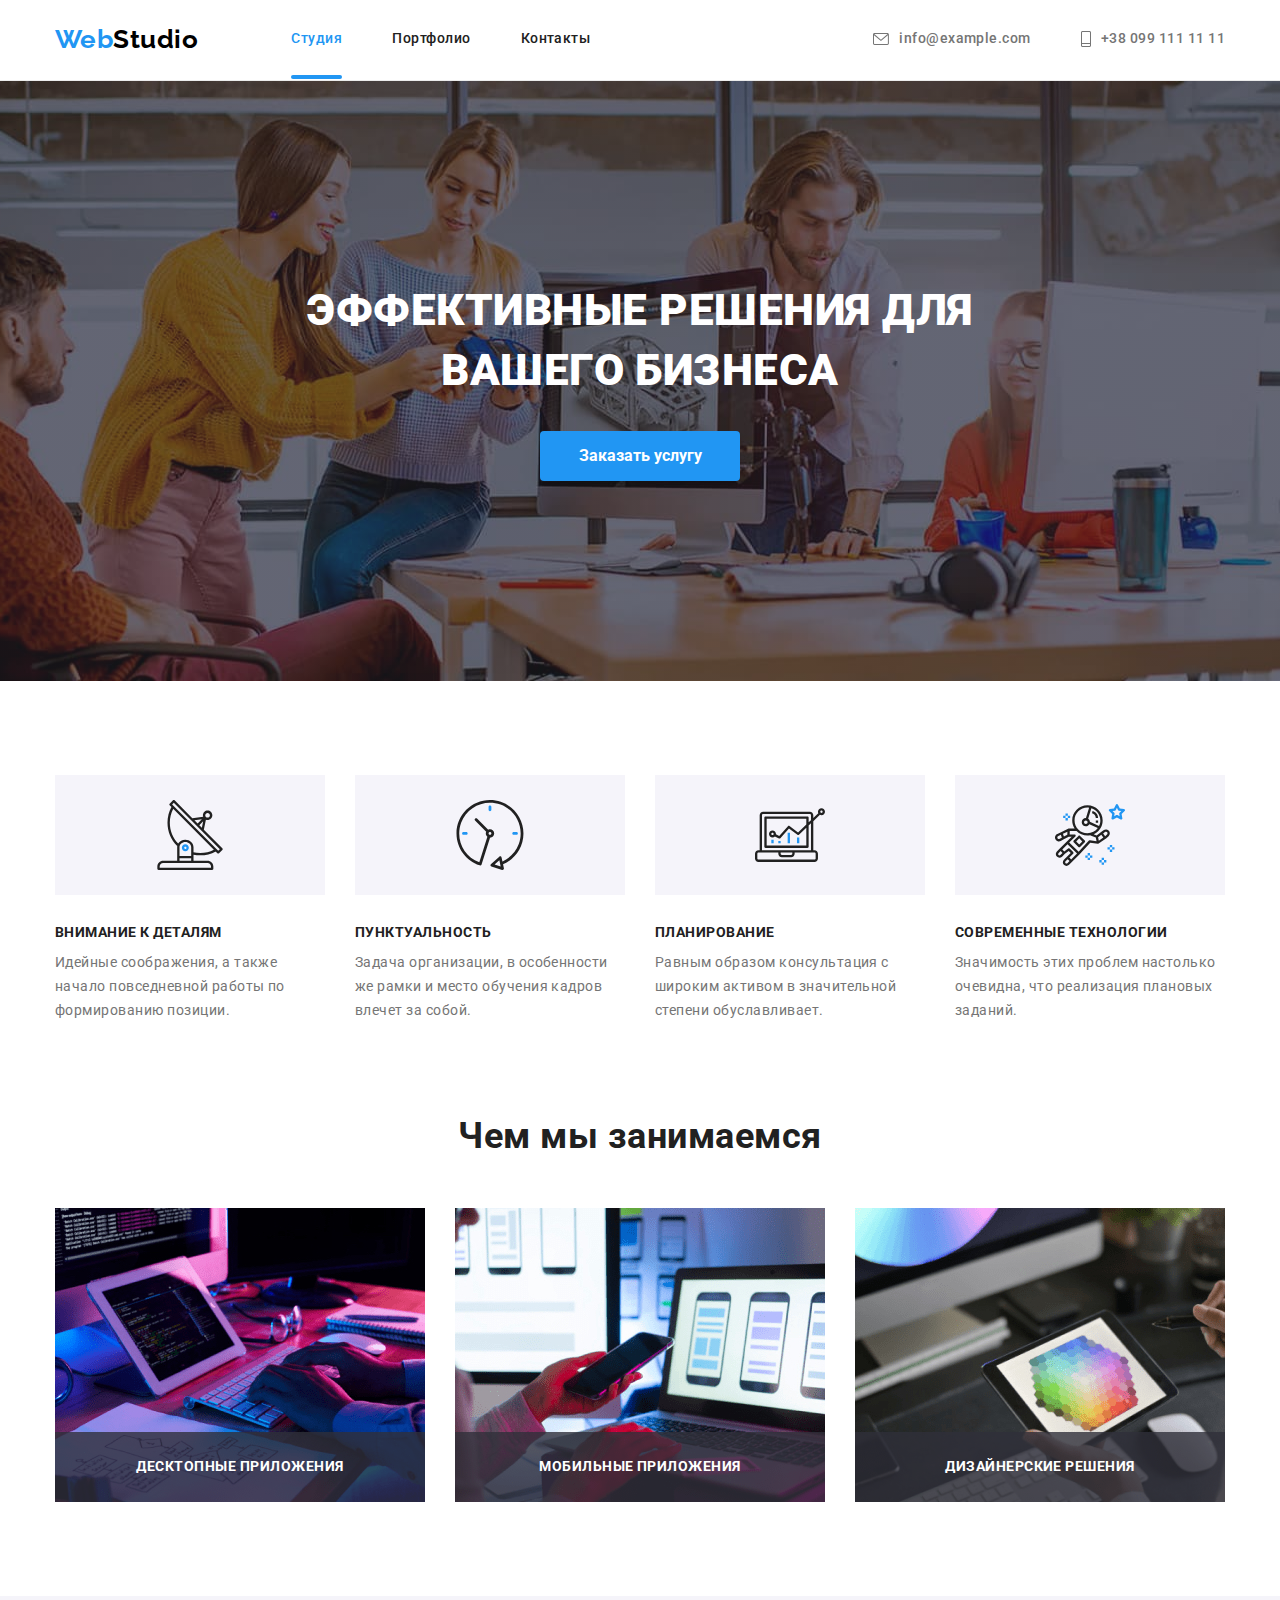
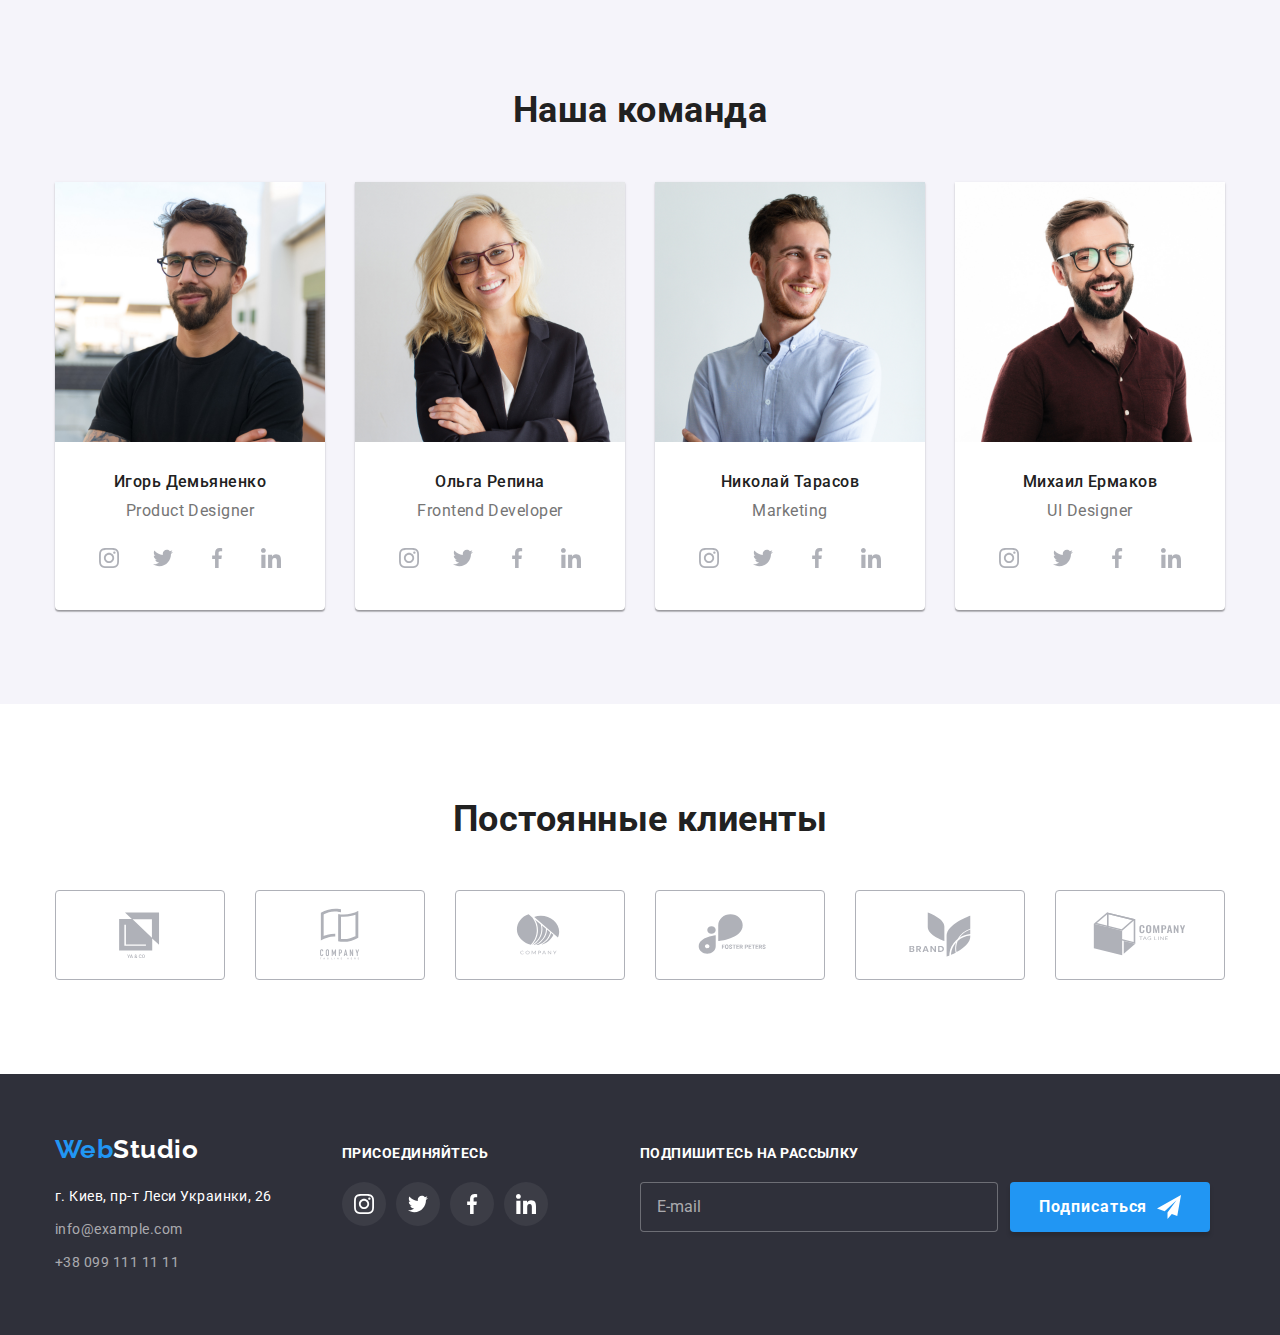
==== index.html @ c43aca56 "7.00 перенесено дані з минулого модуля" ====
<!DOCTYPE html>
<html lang="ru">
  <head>
    <meta charset="UTF-8" />
    <meta http-equiv="X-UA-Compatible" content="IE=edge" />
    <meta name="viewport" content="width=device-width, initial-scale=1.0" />
    <link rel="preconnect" href="https://fonts.googleapis.com" />
    <link rel="preconnect" href="https://fonts.gstatic.com" crossorigin />
    <link
      href="https://fonts.googleapis.com/css2?family=Raleway:wght@700&family=Roboto:wght@400;500;700;900&display=swap"
      rel="stylesheet"
    />
    <link
      rel="stylesheet"
      href="https://cdnjs.cloudflare.com/ajax/libs/modern-normalize/1.0.0/modern-normalize.min.css"
    />
    <link rel="stylesheet" href="./ccs/styles.css" />
    <title>Главная</title>
  </head>

  <body>
    <!-----------------------Header------------------------->
    <header class="header section">
      <div class="container header-flex">
        <a class="header-logo link" href="./index.html"
          >Web<span class="header-logo-studio">Studio</span></a
        >
        <!----------------------Навигация--------------------------->
        <nav class="header-nav">
          <ul class="header-list">
            <li class="header-item">
              <a class="header-link link current" href="./index.html">Студия</a>
            </li>
            <li class="header-item">
              <a class="header-link link" href="./portfolio.html">Портфолио</a>
            </li>
            <li class="header-item">
              <a class="header-link link" href="#contact">Контакты</a>
            </li>
          </ul>
        </nav>
        <ul class="header-contact">
          <li class="header-contact-item">
            <a class="header-contact-link link" href="mailto:info@example.com"
              ><svg class="contact-icon" width="16" height="12">
              <use href="./images/icons.svg#icon-envelope"></use>
            </svg>info@example.com</a
            >
          </li>
          <li class="header-contact-item">
            <a class="header-contact-link link" href="tel:+380991111111"
              ><svg class="contact-icon" width="10" height="16">
                <use href="./images/icons.svg#icon-mobile"></use>
              </svg>
              +38 099 111 11 11</a
            >
          </li>
        </ul>
      </div>
    </header>

    <!--------------------------Основной контент--------------------->
    <main>
      <!----------------------Hero--------------------------->
      <section class="hero section">
        <div class="container">
          <h1 class="hero-title">Эффективные решения для вашего бизнеса</h1>
          <button data-modal-open class="hero-btn" type="button">Заказать услугу</button>
        </div>
      </section>

      <!----------------------Особености--------------------------->
      <section class="features-section section">
        <div class="container">
          <ul class="features-list">
            <li class="features-item">
              <div class="features-icon-fons">
                <svg class="features-icon" width="70" height="70">
                  <use href="./images/icons.svg#icon-antenna"></use>
                </svg>
              </div>
              <h3 class="features-title">Внимание к деталям</h3>
              <p class="features-text">
                Идейные соображения, а также начало повседневной работы по
                формированию позиции.
              </p>
            </li>
            <li class="features-item">
              <div class="features-icon-fons">
                <svg class="features-icon" width="70" height="70">
                  <use href="./images/icons.svg#icon-clock"></use>
                </svg>
              </div>
              <h3 class="features-title">Пунктуальность</h3>
              <p class="features-text">
                Задача организации, в особенности же рамки и место обучения
                кадров влечет за собой.
              </p>
            </li>
            <li class="features-item">
              <div class="features-icon-fons">
                <svg class="features-icon" width="70" height="70">
                  <use href="./images/icons.svg#icon-diagram"></use>
                </svg>
              </div>
              <h3 class="features-title">Планирование</h3>
              <p class="features-text">
                Равным образом консультация с широким активом в значительной
                степени обуславливает.
              </p>
            </li>
            <li class="features-item">
              <div class="features-icon-fons">
                <svg class="features-icon" width="70" height="70">
                  <use href="./images/icons.svg#icon-astronaut"></use>
                </svg>
              </div>
              <h3 class="features-title">Современные технологии</h3>
              <p class="features-text">
                Значимость этих проблем настолько очевидна, что реализация
                плановых заданий.
              </p>
            </li>
          </ul>
        </div>
      </section>

      <!----------------------Чем мы занимаемся-------------------->
      <section class="work-section section">
        <div class="container">
          <h2 class="work-title">Чем мы занимаемся</h2>
          <ul class="work-list list">
            <li class="work-item">
              <img
                src="./images/box-1-2.jpg"
                alt="рабочий стол програмиста"
                width="370"
              />
              <p class="work-text">Десктопные приложения</p>
            </li>
            <li class="work-item">
              <img
                src="./images/box-2-2.jpg"
                alt="разработка мобильных приложений"
                width="370"
              />
              <p class="work-text">Мобильные приложения</p>
            </li>
            <li class="work-item">
              <img
                src="./images/box-3-2.jpg"
                alt="разработка дизайн"
                width="370"
              />
              <p class="work-text">Дизайнерские решения</p>
            </li>
          </ul>
        </div>
      </section>

      <!----------------------Наша команда-------------------->
      <section class="team-section section">
        <div class="container">
          <h2 class="team-title">Наша команда</h2>
          <ul class="team-list">
            <li class="team-item">
              <img src="./images/img.jpg" alt="Дизайнер продукта" width="270" />
              <div class="team-worker-grup">
                <h3 class="team-worker">Игорь Демьяненко</h3>
                <p class="team-profesion">Product Designer</p>
                <ul class="team-socialnetwork-list">
                  <li class="team-socialnetwork-item">
                    <a href="" class="team-socialnetwork-link">
                      <svg
                        class="team-socialnetwork-icon"
                        width="20"
                        height="20"
                      >
                        <use href="./images/icons.svg#icon-instagram"></use>
                      </svg>
                    </a>
                  </li>
                  <li class="team-socialnetwork-item">
                    <a href="" class="team-socialnetwork-link">
                      <svg
                        class="team-socialnetwork-icon"
                        width="20"
                        height="20"
                      >
                        <use href="./images/icons.svg#icon-twitter"></use>
                      </svg>
                    </a>
                  </li>
                  <li class="team-socialnetwork-item">
                    <a href="" class="team-socialnetwork-link">
                      <svg
                        class="team-socialnetwork-icon"
                        width="20"
                        height="20"
                      >
                        <use href="./images/icons.svg#icon-facebook"></use>
                      </svg>
                    </a>
                  </li>
                  <li class="team-socialnetwork-item">
                    <a href="" class="team-socialnetwork-link">
                      <svg
                        class="team-socialnetwork-icon"
                        width="20"
                        height="20"
                      >
                        <use href="./images/icons.svg#icon-linkedin"></use>
                      </svg>
                    </a>
                  </li>
                </ul>
              </div>
            </li>
            <li class="team-item">
              <img
                src="./images/img-2.jpg"
                alt="Фронтенд-разработчик"
                width="270"
              />
              <div class="team-worker-grup">
                <h3 class="team-worker">Ольга Репина</h3>
                <p class="team-profesion">Frontend Developer</p>
                <ul class="team-socialnetwork-list">
                  <li class="team-socialnetwork-item">
                    <a href="" class="team-socialnetwork-link">
                      <svg
                        class="team-socialnetwork-icon"
                        width="20"
                        height="20"
                      >
                        <use href="./images/icons.svg#icon-instagram"></use>
                      </svg>
                    </a>
                  </li>
                  <li class="team-socialnetwork-item">
                    <a href="" class="team-socialnetwork-link">
                      <svg
                        class="team-socialnetwork-icon"
                        width="20"
                        height="20"
                      >
                        <use href="./images/icons.svg#icon-twitter"></use>
                      </svg>
                    </a>
                  </li>
                  <li class="team-socialnetwork-item">
                    <a href="" class="team-socialnetwork-link">
                      <svg
                        class="team-socialnetwork-icon"
                        width="20"
                        height="20"
                      >
                        <use href="./images/icons.svg#icon-facebook"></use>
                      </svg>
                    </a>
                  </li>
                  <li class="team-socialnetwork-item">
                    <a href="" class="team-socialnetwork-link">
                      <svg
                        class="team-socialnetwork-icon"
                        width="20"
                        height="20"
                      >
                        <use href="./images/icons.svg#icon-linkedin"></use>
                      </svg>
                    </a>
                  </li>
                </ul>
              </div>
            </li>
            <li class="team-item">
              <img src="./images/img-1.jpg" alt="Маркетинг" width="270" />
              <div class="team-worker-grup">
                <h3 class="team-worker">Николай Тарасов</h3>
                <p class="team-profesion">Marketing</p>
                <ul class="team-socialnetwork-list">
                  <li class="team-socialnetwork-item">
                    <a href="" class="team-socialnetwork-link">
                      <svg
                        class="team-socialnetwork-icon"
                        width="20"
                        height="20"
                      >
                        <use href="./images/icons.svg#icon-instagram"></use>
                      </svg>
                    </a>
                  </li>
                  <li class="team-socialnetwork-item">
                    <a href="" class="team-socialnetwork-link">
                      <svg
                        class="team-socialnetwork-icon"
                        width="20"
                        height="20"
                      >
                        <use href="./images/icons.svg#icon-twitter"></use>
                      </svg>
                    </a>
                  </li>
                  <li class="team-socialnetwork-item">
                    <a href="" class="team-socialnetwork-link">
                      <svg
                        class="team-socialnetwork-icon"
                        width="20"
                        height="20"
                      >
                        <use href="./images/icons.svg#icon-facebook"></use>
                      </svg>
                    </a>
                  </li>
                  <li class="team-socialnetwork-item">
                    <a href="" class="team-socialnetwork-link">
                      <svg
                        class="team-socialnetwork-icon"
                        width="20"
                        height="20"
                      >
                        <use href="./images/icons.svg#icon-linkedin"></use>
                      </svg>
                    </a>
                  </li>
                </ul>
              </div>
            </li>
            <li class="team-item">
              <img
                src="./images/img-3.jpg"
                alt="Дизайнер пользовательского интерфейса"
                width="270"
              />
              <div class="team-worker-grup">
                <h3 class="team-worker">Михаил Ермаков</h3>
                <p class="team-profesion">UI Designer</p>
                <ul class="team-socialnetwork-list">
                  <li class="team-socialnetwork-item">
                    <a href="" class="team-socialnetwork-link">
                      <svg
                        class="team-socialnetwork-icon"
                        width="20"
                        height="20"
                      >
                        <use href="./images/icons.svg#icon-instagram"></use>
                      </svg>
                    </a>
                  </li>
                  <li class="team-socialnetwork-item">
                    <a href="" class="team-socialnetwork-link">
                      <svg
                        class="team-socialnetwork-icon"
                        width="20"
                        height="20"
                      >
                        <use href="./images/icons.svg#icon-twitter"></use>
                      </svg>
                    </a>
                  </li>
                  <li class="team-socialnetwork-item">
                    <a href="" class="team-socialnetwork-link">
                      <svg
                        class="team-socialnetwork-icon"
                        width="20"
                        height="20"
                      >
                        <use href="./images/icons.svg#icon-facebook"></use>
                      </svg>
                    </a>
                  </li>
                  <li class="team-socialnetwork-item">
                    <a href="" class="team-socialnetwork-link">
                      <svg
                        class="team-socialnetwork-icon"
                        width="20"
                        height="20"
                      >
                        <use href="./images/icons.svg#icon-linkedin"></use>
                      </svg>
                    </a>
                  </li>
                </ul>
              </div>
            </li>
          </ul>
        </div>
      </section>
      <!----------------------Постоянные клиенты--------------------------->
      <section class="client-section section">
        <div class="container">
          <h2 class="client-title">Постоянные клиенты</h2>
          <ul class="client-list">
            <li class="client-item">
              <a href="" class="client-link link">
                <svg class="client-icon" width="106" height="60">
                  <use href="./images/icons.svg#icon-Logo-1"></use>
                </svg>
              </a>
            </li>
            <li class="client-item">
              <a href="" class="client-link link">
                <svg class="client-icon" width="106" height="60">
                  <use href="./images/icons.svg#icon-Logo-2"></use>
                </svg>
              </a>
            </li>
            <li class="client-item">
              <a href="" class="client-link link">
                <svg class="client-icon" width="106" height="60">
                  <use href="./images/icons.svg#icon-Logo-3"></use>
                </svg>
              </a>
            </li>
            <li class="client-item">
              <a href="" class="client-link link">
                <svg class="client-icon" width="106" height="60">
                  <use href="./images/icons.svg#icon-Logo-4"></use>
                </svg>
              </a>
            </li>
            <li class="client-item">
              <a href="" class="client-link link">
                <svg class="client-icon" width="106" height="60">
                  <use href="./images/icons.svg#icon-Logo-5"></use>
                </svg>
              </a>
            </li>
            <li class="client-item">
              <a href="" class="client-link link">
                <svg class="client-icon" width="106" height="60">
                  <use href="./images/icons.svg#icon-Logo-6"></use>
                </svg>
              </a>
            </li>
          </ul>
        </div>
      </section>
    </main>

    <!----------------------Footer--------------------------->
    <footer class="footer section">
      <div class="container footer-bloks">
          <div class="footer-address">
            <a class="footer-logo link" href="index.html"
              >Web<span class="footer-logo-studio">Studio</span></a
            >
            <address id="contact">
              <ul class="footer-list">
                <li class="footer-item">
                  <a
                    class="footer-contact-aderess link"
                    href="https://goo.gl/maps/8bVCaFrBpP2hShio7"
                    target="_blank"
                    >г. Киев, пр-т Леси Украинки, 26</a
                  >
                </li>
                <li class="footer-item">
                  <a
                    class="footer-contact-mail link"
                    href="mailto:info@example.com"
                    >info@example.com</a
                  >
                </li>
                <li class="footer-item">
                  <a class="footer-contact-tel link" href="tel:+380991111111"
                    >+38 099 111 11 11</a
                  >
                </li>
              </ul>
            </address>
          </div>

          <div class="footer-social">
            <p class="footer-social-text">Присоединяйтесь</p>
            <ul class="footer-social-list">
              <li class="footer-social-item">
                <a class="footer-social-link" href="">
                  <svg class="footer-social-icon" width="20" height="20">
                    <use href="./images/icons.svg#icon-instagram"></use>
                  </svg>
                </a>
              </li>
              <li class="footer-social-item">
                <a class="footer-social-link" href="">
                  <svg class="footer-social-icon" width="20" height="20">
                    <use href="./images/icons.svg#icon-twitter"></use>
                  </svg>
                </a>
              </li>
              <li class="footer-social-item">
                <a class="footer-social-link" href="">
                  <svg class="footer-social-icon" width="20" height="20">
                    <use href="./images/icons.svg#icon-facebook"></use>
                  </svg>
                </a>
              </li>
              <li class="footer-social-item">
                <a class="footer-social-link" href="">
                  <svg class="footer-social-icon" width="20" height="20">
                    <use href="./images/icons.svg#icon-linkedin"></use>
                  </svg>
                </a>
              </li>
            </ul>
          </div>
          <div class="footer-subscribe">
            <p class="footer-subscribe-text">Подпишитесь на рассылку</p>
            <div class="footer-subscribe-form">
              <label class="footer-subscribe-label" for="subscribe-mail"></label>
              <input class="footer-subscribe-input" type="email" name="subscribe-mail" id="subscribe-mail" placeholder="E-mail">
              <button class="footer-subscribe-btn" type="submit">Подписаться
                <svg class="subscribe-icon" width="24" height="24">
                  <use href="./images/icons.svg#icon-send" />
                </svg>
              </button>
            </div>
          </div>
      </div>
    </footer>
    <div class="backdrop is-hidden" data-modal>
      <div class="modal">
        <button  data-modal-close type="button" class="modal-close">
          <svg class="icon-close" width="11" height="11">
              <use href="./images/icons.svg#icon-close" />
          </svg>
          
        </button>

        <div class="modal-form">
          <p class="modal-title">Оставьте свои данные, мы вам перезвоним</p>

          <form class="form">

            <div class="form-field form-top">
              <label for="name" class="form-label">Имя</label>
              <span class="form-input-svg">
                <input 
                  type="text" 
                  id="name" 
                  name="name" 
                  class="form-input" />
                <svg class="form-icon" width="18" height="18">
                  <use href="./images/icons.svg#icon-person"></use>
                </svg>
              </span>
            </div>

            <div class="form-field ">
              <label for="tel" class="form-label">Телефон</label>
              <span class="form-input-svg">
                <input type="tel" id="tel" class="form-input" />
                <svg class="form-icon" width="18" height="18">
                  <use href="./images/icons.svg#icon-phone"></use>
                </svg>
              </span>
            </div>
            <div class="form-field">
              <label for="email" class="form-label">Почта</label>
              <span class="form-input-svg">
              <input type="email" id="email" class="form-input" />
                <svg class="form-icon" width="18" height="18">
                  <use href="./images/icons.svg#icon-email"></use>
                </svg>
              </span>
            </div>

            <div class="form-field">
              <label for="comment" class="label-comment">Комментарий</label>
              <textarea
                name="comment"
                id="comment"
                placeholder="Введите текст"
                class="field-comment"
              ></textarea>
            </div>

            <div class="form-field">
              <input
                class="check-input visually-hidden" 
                type="checkbox" 
                name="regulations" 
                id="regulations" 
              />
              <label 
              class="check-laben"
              for="regulations">
                <span>
                  <svg class="check-icon" width="11" height="8">
                    <use href="./images/icons.svg#icon-check"></use>
                  </svg>
                </span>
                <div class="check-text">
                  Соглашаюсь с рассылкой и принимаю
                  <a href="" class="check-laben-link">Условия договора</a>
                </div>
              </label>
            </div>
            <button type="submit" class="form-btn" data-modal-close>
              Отправить
            </button>
          </form>
        </div>
      </div>
    </div>
    
    <script src="./js/modal.js"></script>
  </body>
</html>
---- ccs/styles.css ----
/* кольори */
:root {
  --primary-text-color: #212121;
  --secondary-text-color: #757575;
  --white-text-color: #ffffff;
  --accent-color: #2196f3;


  --white-background-color: #ffffff;
  --cap-background-color: #2f303a;
  --team-background-color: #f5f4fa;
  --accent-background-color: #2196f3;
}

/* база body */
body {
  font-family: "Roboto",
    sans-serif;
  letter-spacing: 0.03em;
  background-color: var(--white-background-color);
  color: var(--primary-text-color);
}

/* сктдання відступів */
h1,
h2,
h3,
h4,
h5,
h6,
p {
  margin: 0;
  padding: 0;
}

/* налаштування кнопки */
button {
  cursor: pointer;
  border: transparent
}

/* налаштування картинок */
img {
  display: block;
}

/* прибираю крапки листів */
ul,
ol {
  list-style: none;
  margin: 0;
  padding: 0;
}

/* прибираю підкреслювання */
.link {
  text-decoration: none;
}

.visually-hidden {
  position: absolute;
  white-space: nowrap;
  width: 1px;
  height: 1px;
  overflow: hidden;
  border: 0;
  padding: 0;
  clip: rect(0 0 0 0);
  clip-path: inset(50%);
  margin: -1px;
}

/* налаштування контейнера */
.container {
  width: 1200px;
  padding-left: 15px;
  padding-right: 15px;
  margin-left: auto;
  margin-right: auto;


  /* outline: 2px solid red; */
}

.section {
  margin-left: auto;
  margin-right: auto;
}

/*-------------------Header-----------------*/
.header {
  padding-top: 24px;
  padding-bottom: 25px;
  margin-left: auto;
  margin-right: auto;

  border-bottom: 1px solid #ECECEC;
  background-color: var(--white-background-color);
}

.header-flex {
  display: flex;
  align-items: center;
  justify-content: space-between;
}

.header-logo {
  font-family: 'Raleway', sans-serif;
  font-weight: 700;
  font-size: 26px;
  line-height: 1.19;
  color: var(--accent-color);

  align-items: center;
  text-align: center;

  margin-right: 93px;

  /* outline: 2px solid red; */
}

.header-logo-studio {
  color: #000000;
}

/* -------------------Навигация--------------------- */

.header-nav {
  display: flex;
  align-items: center;
}

.header-list {
  font-weight: 500;
  font-size: 14px;
  line-height: 1.14;

  display: flex;
  align-items: center;


  /* outline: 2px solid red; */
}

.header-item:not(:last-child) {
  margin-right: 50px;
}

.header-link,
.header-link:hover,
.header-link:focus {
  color: var(--primary-text-color);

  padding-top: 32px;
  padding-bottom: 32px;

  position: relative;
  transition: color 250ms cubic-bezier(0.4, 0, 0.2, 1);
}

.header-link:hover,
.header-link:focus {
  color: var(--accent-color);
}

.header-link.current {
  color: var(--accent-color);
}

.header-contact {
  font-weight: 500;
  font-size: 14px;
  line-height: 1.14;

  display: flex;
  margin-left: auto;
  align-items: center;

  /* outline: 2px solid red; */
}

.header-contact-item:not(:first-child) {
  margin-left: 50px;
}

.header-contact-link {
  color: var(--secondary-text-color);
  display: flex;
  align-items: center;
  justify-items: center;

  transition: color 250ms cubic-bezier(0.4, 0, 0.2, 1);
}

.header-contact-link:hover,
.header-contact-link:focus {
  color: var(--accent-color);
}

.header-link.link.current::after {
  position: absolute;

  display: block;
  content: '';
  width: 100%;
  height: 4px;
  border-radius: 2px;
  bottom: -1px;

  background-color: var(--accent-background-color);
}

.contact-icon {
  margin-right: 10px;
  fill: currentColor;
}




/* -----------------------Основной контент------------------ */

/* ----------------------Hero--------------------------- */

.hero {
  max-width: 1600px;
  padding-top: 200px;
  padding-bottom: 200px;
  text-align: center;

  background-image: linear-gradient(to right,
      rgba(47, 48, 58, 0.4),
      rgba(47, 48, 58, 0.4)),
    url(../images/Img-hero.jpg);
  background-color: var(--cap-background-color);
  background-repeat: no-repeat;
  background-position: center;
  background-size: cover;
}

.hero-title {
  font-weight: 900;
  font-size: 44px;
  line-height: 1.36;
  text-align: center;
  text-transform: uppercase;
  color: var(--white-text-color);

  margin-bottom: 30px;
  margin-right: auto;
  margin-left: auto;
  max-width: 696px;
}

.hero-btn {
  font-family: inherit;
  font-weight: 700;
  font-size: 16px;
  line-height: 1.88;
  cursor: pointer;
  color: var(--white-text-color);
  background: #2196F3;
  box-shadow: 0px 4px 4px rgba(0, 0, 0, 0.15);
  border-radius: 4px;

  display: inline-block;
  min-width: 200px;
  padding: 10px 32px;

  transition: background-color 250ms cubic-bezier(0.4, 0, 0.2, 1),
    color 250ms cubic-bezier(0.4, 0, 0.2, 1);
}

.hero-btn:hover,
.hero-btn:focus {
  color: var(--white-text-color);
  background: #188CE8;
  box-shadow: 0px 4px 4px rgba(0, 0, 0, 0.15);
  border-radius: 4px;
}



/* ----------------------Особености--------------------------- */

.features-section {
  padding-top: 94px;
}

.features-list {
  display: flex;
}

.features-item {
  max-width: 270px;
}

.features-item:not(:last-child) {
  margin-right: 30px;
}

.features-icon-fons {
  display: flex;
  width: 270px;
  height: 120px;
  align-items: center;
  justify-content: center;
  flex-direction: column;
  margin-bottom: 30px;

  background-color: var(--team-background-color);
}

.features-icon {
  align-items: center;
}

.features-title {
  font-weight: 700;
  font-size: 14px;
  line-height: 1.14;
  text-transform: uppercase;
  color: var(--primary-text-color);

  margin-bottom: 10px;
}

.features-text {
  font-size: 14px;
  line-height: 1.71;
  color: var(--secondary-text-color);
}

/* ----------------------Чем мы занимаемся--------------------------- */

.work-section {
  padding-top: 94px;
  padding-bottom: 94px;
}

.work-title {
  font-weight: 700;
  font-size: 36px;
  line-height: 1.16;
  text-align: center;
  color: var(--primary-text-color);
}

.work-list {
  display: flex;
}

.work-item {
  position: relative;
}

.work-item:not(:last-child) {
  margin-right: 30px;
}

.work-title {
  margin-bottom: 50px;
}

.work-text {
  width: 100%;
  position: absolute;
  bottom: 0;
  left: 0;

  /* justify-content:; */
  padding-top: 27px;
  padding-bottom: 27px;

  font-weight: bold;
  font-size: 14px;
  line-height: 1.14;
  text-align: center;
  text-transform: uppercase;

  color: var(--white-text-color);
  background-color: rgba(47, 48, 58, 0.8);
  ;
}


/* ----------------------Наша команда--------------------------- */
.team-section {
  background: var(--team-background-color);

  padding-top: 94px;
  padding-bottom: 94px;
}


.team-list {
  display: flex;

}

.team-item {
  box-shadow: 0px 1px 3px rgba(0, 0, 0, 0.12), 0px 1px 1px rgba(0, 0, 0, 0.14),
    0px 2px 1px rgba(0, 0, 0, 0.2);
  background-color: var(--white-background-color);
  border-radius: 0px 0px 4px 4px;
}

.team-item:not(:last-child) {
  margin-right: 30px;
}

.team-title {
  font-weight: 700;
  font-size: 36px;
  line-height: 1.16;
  text-align: center;
  color: var(--primary-text-color);
  margin-bottom: 50px;
}

.team-worker {
  font-weight: 500;
  font-size: 16px;
  line-height: 1.19;
  text-align: center;
  color: var(--primary-text-color);
}

.team-profesion {
  line-height: 1.19;
  text-align: center;
  color: var(--secondary-text-color);

  margin-top: 10px;
}

.team-worker-grup {
  padding: 30px 0px;
}

.team-socialnetwork-list {
  display: flex;
  margin-top: 16px;
  justify-content: center;
  align-items: center;
}

.team-socialnetwork-item {
  width: 44px;
  height: 44px;
}

.team-socialnetwork-item:not(:last-child) {
  margin-right: 10px;
}

.team-socialnetwork-link {
  display: block;

  width: 44px;
  height: 44px;
  display: block;
  border-radius: 50%;

  color: #afb1b8;

  transition: background-color 250ms cubic-bezier(0.4, 0, 0.2, 1),
    color 250ms cubic-bezier(0.4, 0, 0.2, 1);
}

.team-socialnetwork-link:hover,
.team-socialnetwork-link:focus {
  color: var(--white-text-color);
  background-color: #2196f3;

}

.team-socialnetwork-icon {
  margin-top: 12px;
  margin-left: 12px;
  fill: currentColor;
}

/* ----------------------Постоянные клиенты--------------------------- */

.client-section {
  padding-top: 94px;
  padding-bottom: 94px;
}

.client-title {
  font-weight: 700;
  font-size: 36px;
  line-height: 1.17;
  text-align: center;

  margin-bottom: 50px;
}

.client-list {
  display: flex;
  padding: 0;
  margin: 0;
  justify-content: center;
  align-items: center;

  /* transition: border-color 250ms cubic-bezier(0.4, 0, 0.2, 1),
    color 250ms cubic-bezier(0.4, 0, 0.2, 1); */
}

.client-item {
  width: 170px;
  height: 90px
}

.client-item:not(:last-child) {
  margin-right: 30px;
}

.client-link {
  width: 170px;
  height: 90px;

  display: block;
  border: 1px solid #afb1b8;
  border-radius: 4px;

  color: #afb1b8;
  background-color: #ffffff;
  padding: 16px 32px;
  fill: currentColor;
  display: flex;
  justify-content: center;
  align-items: center;

  /* Розібратися чому сповільнюється рамка, а не значок */
  transition: border-color 250ms cubic-bezier(0.4, 0, 0.2, 1),
    color 250ms cubic-bezier(0.4, 0, 0.2, 1);
}

.client-link:focus,
.client-link:hover {
  color: var(--accent-color);
  border-color: var(--accent-color);
}

/* .client-icon {
  fill: currentColor;
} */

/* ----------------------Footer--------------------------- */

.footer {
  background-color: var(--cap-background-color);

  padding-top: 60px;
  padding-bottom: 60px;
}

.footer-bloks {
  display: flex;
  align-items: baseline
}

.footer-logo {
  font-family: 'Raleway';
  font-weight: 700;
  font-size: 26px;
  line-height: 1.19;
  color: var(--accent-color);
  display: block;
  margin-bottom: 20px;
}

.footer-logo-studio {
  color: var(--white-text-color);
}

.footer-list {
  font-size: 14px;
  line-height: 1.71;
  font-style: normal;
  /* margin-top: 20px; */
}

.footer-item:nth-child(n + 2) {
  margin-top: 9px;
}

.footer-contact-aderess {
  color: var(--white-text-color);
}

.footer-contact-mail {
  color: rgba(255, 255, 255, 0.6);
}

.footer-contact-tel {
  color: rgba(255, 255, 255, 0.6);
}

.footer-social {
  margin-left: 70px;
  width: 205px;
}

.footer-social-text {
  font-weight: 700;
  font-size: 14px;
  line-height: 1.14;
  text-transform: uppercase;
  color: var(--white-text-color);
  margin-bottom: 20px;
}

.footer-social-list {
  display: flex;
  padding: 0;
  margin-top: 0;
  justify-content: space-between;
  align-items: center;
}

.footer-social-item {
  width: 44px;
  height: 44px;
  margin-right: 10px;
}

.footer-social-item:last-child {
  margin-right: 0;
}

.footer-social-link {
  display: block;

  width: 44px;
  height: 44px;

  border-radius: 50%;
  color: #ffffff;
  background-color: #ffffff10;
  fill: currentColor;

  transition: background-color 250ms cubic-bezier(0.4, 0, 0.2, 1),
    color 250ms cubic-bezier(0.4, 0, 0.2, 1);
}

.footer-social-link:hover,
.footer-social-link:focus {
  color: #ffffff;
  background-color: #2196f3;
}

.footer-social-icon {
  margin-top: 12px;
  margin-left: 12px;
  fill: currentColor;
}

.footer-subscribe {
  margin-left: 93px;
}

.footer-subscribe-text {
  font-weight: 700;
  font-size: 14px;
  line-height: 1.14;
  text-transform: uppercase;

  color: var(--white-text-color);

  /* padding: 20px 0px 10px 0px; */
  margin-bottom: 20px;
}

.footer-subscribe-form {
  display: flex;
}

.footer-subscribe-input {
  width: 358px;
  padding-left: 16px;
  border-radius: 4px;

  border: 1px solid rgba(255, 255, 255, 0.3);
  background-color: var(--cap-background-color);
  color: var(--white-text-color);
}

.footer-subscribe-input::placeholder {
  font-size: 16px;
  line-height: 1.25;

  color: rgba(255, 255, 255, 0.6);
}

.footer-subscribe-btn {
  display: inline-flex;
  align-items: center;
  justify-content: center;

  border: none;
  padding: 10px 29px;
  border-radius: 4px;

  background-color: var(--accent-background-color);
  box-shadow: 0px 4px 4px rgba(0, 0, 0, 0.15);
  color: var(--white-text-color);

  font-family: 'Roboto';
  font-style: normal;
  font-weight: 700;
  font-size: 16px;
  line-height: 1.87;
  letter-spacing: 0.06em;

  cursor: pointer;
  min-height: 43px;
  margin-left: 12px;
}

.subscribe-icon {
  margin-left: 10px;
  fill: #ffffff;
}


/* ----------------------portfolio--------------------------- */

/* -----------------------Header------------------------- */

/* -----------------------Filtr------------------------- */

.projects {
  padding-top: 94px;
  padding-bottom: 94px;
}

.filters-list {
  display: flex;
  justify-content: center;
  margin-bottom: 50px;
}

.filters-btn {
  font-family: inherit;
  font-weight: 500;
  font-size: 16px;
  line-height: 1.62;
  text-align: center;
  cursor: pointer;

  background: var(--team-background-color);
  border-radius: 4px;
  color: var(--primary-text-color);
  border-color: transparent;

  transition: background-color 250ms cubic-bezier(0.4, 0, 0.2, 1),
    color 250ms cubic-bezier(0.4, 0, 0.2, 1),
    border-color 250ms cubic-bezier(0.4, 0, 0.2, 1),
    box-shadow 250ms cubic-bezier(0.4, 0, 0.2, 1);

  padding: 6px 22px;
}

.filters-btn:hover,
.filters-btn:focus {
  color: var(--white-text-color);
  background-color: var(--accent-color);
  border-color: var(--accent-background-color);
  box-shadow: 0px 3px 1px rgba(0, 0, 0, 0.1),
    0px 1px 2px rgba(0, 0, 0, 0.08),
    0px 2px 2px rgba(0, 0, 0, 0.12);
  ;

}

.filters-item:nth-child(-n+4) {
  margin-right: 8px;
}

/* .filters-btn-all {
  color: var(--white-text-color);
  background: var(--accent-color);
  box-shadow: 0px 3px 1px rgba(0, 0, 0, 0.1), 0px 1px 2px rgba(0, 0, 0, 0.08), 0px 2px 2px rgba(0, 0, 0, 0.12);
  border-radius: 4px;
} */

/* -----------------------Projects------------------------- */

.projects-list {
  display: flex;
  flex-wrap: wrap;
  margin-left: -30px;
  margin-top: -30px;
}

.projects-item {
  margin-top: 30px;
  margin-left: 30px;
}

.projects-item:hover .projects-thumb-open,
.projects-item:focus .projects-thumb-open {
  transform: translateY(0);
}

.projects-thumb {
  position: relative;
  overflow: hidden;
}

.projects-thumb-open {
  position: absolute;

  display: inline-block;
  content: '';
  width: 100%;
  height: 100%;
  top: 0;
  left: 0;

  background-color: rgba(33, 150, 243, 0.9);

  transform: translateY(100%);
  transition: transform 250ms cubic-bezier(0.4, 0, 0.2, 1);
}

.projects-thumb-text {
  position: absolute;
  top: 0;
  left: 0;

  padding: 63px 24px;

  font-size: 18px;
  line-height: 1.56;

  color: var(--white-text-color);
}

.projects-border {
  border: 1px solid #EEEEEE;
  border-top: transparent;
  padding: 20px 24px;
}

.projects-link {
  display: block;
  transition: box-shadow 250ms cubic-bezier(0.4, 0, 0.2, 1);
}

.projects-link:hover,
.projects-link:focus {
  box-shadow: 0px 1px 1px rgba(0, 0, 0, 0.12),
    0px 4px 4px rgba(0, 0, 0, 0.06),
    1px 4px 6px rgba(0, 0, 0, 0.16);
  ;
}

.projects-title {
  font-weight: 700;
  font-size: 18px;
  line-height: 2;
  letter-spacing: 0.06em;
  color: var(--primary-text-color);
}

.projects-text {
  line-height: 1.88;
  letter-spacing: 0.03em;
  color: var(--secondary-text-color);

  margin-top: 4px;
}

/* ----------------MODAL--------------------- */

.backdrop {
  position: fixed;

  display: flex;
  align-items: center;
  justify-content: center;
  top: 0;
  left: 0;

  width: 100%;
  height: 100%;

  background-color: rgba(0, 0, 0, 0.2);
  ;

  transition: opacity 250ms cubic-bezier(0.4, 0, 0.2, 1), visibility 250ms cubic-bezier(0.4, 0, 0.2, 1);
}

.backdrop.is-hidden {
  opacity: 0;
  visibility: hidden;
  pointer-events: none;
}

.backdrop.is-hidden .modal {
  opacity: 0;
  transform: scale(2);
}

.modal {
  width: 528px;
  min-height: 580px;
  background-color: var(--white-background-color);

  position: relative;
  transform: scale(1);
  transition: transform 250ms cubic-bezier(0.4, 0, 0.2, 1);
}

.modal-close {
  position: absolute;

  display: flex;
  align-items: center;
  justify-content: center;

  right: 8px;
  top: 8px;

  width: 30px;
  height: 30px;

  background-color: transparent;
  border-radius: 50%;
  border: 1px solid rgba(0, 0, 0, 0.1);
}

.modal-close:hover,
.modal-close:focus {
  fill: #2196f3;
  border-color: #2196f3;
  transition: fill 250ms cubic-bezier(0.4, 0, 0.2, 1);
  transition: border-color 250ms cubic-bezier(0.4, 0, 0.2, 1);
}

.modal-form {
  padding: 40px;
  width: 528px;
}

.modal-title {
  font-weight: 700;
  font-size: 20px;
  line-height: 1.15;
  letter-spacing: 0.03em;
  text-align: center;


  margin-bottom: 30px;
  color: var(--main-text);
}

.form-top {
  margin-top: 12px;
}

.form-field {
  position: relative;
  align-items: center;
  margin-bottom: 10px;
}

/* .form-field-last {
  position: relative;
  align-items: center;
  margin-bottom: 20px;
} */

.form-input-svg {
  position: relative;
  width: 100%;
  
}


.form-input {
  width: 100%;
  padding: 12px 12px 12px 42px;
  min-height: 40px;
  border: 1px solid rgba(33, 33, 33, 0.2);
  border-radius: 4px;
  
  transition: border-color 250ms cubic-bezier(0.4, 0, 0.2, 1);
}

.form-input:hover,
.form-input:focus {
  border-color: #2196f3;
  outline: none;
}

.form-input:hover~.form-icon,
.form-input:focus~.form-icon {
  fill:#2196f3;
}

.form-label {
  font-weight: 400;
  font-size: 12px;
  line-height: 1.16;
  letter-spacing: 0.01em;
  color: #757575;

  margin-bottom: 4px;
  display: block;
}

.form-icon {
  position: absolute;
  left: 12px;
  top: 50%;
  transform: translateY(-50%);
  fill: currentColor;
  background-color: transparent;

  transition: fill 250ms cubic-bezier(0.4, 0, 0.2, 1);
}



.field-comment {
  width: 100%;
  padding: 12px 16px;
  min-height: 120px;

  font-size: 14px;
  line-height: 1.14;
  letter-spacing: 0.01em;
  
  border: 1px solid rgba(33, 33, 33, 0.2);
  border-radius: 4px;
  resize: none;

  transition: border-color 250ms cubic-bezier (0.4, 0, 0.2, 1);

  margin-top: 4px;

  outline:none
}

.field-comment:focus,
.field-comment:hover {
  border-color: #2196f3;
  
}

.field-comment::placeholder {
  color:rgba(117, 117, 117, 0.5);
}

.label-comment {
  font-size: 12px;
  line-height: 1.16;
  letter-spacing: 0.01em;
  color:#757575;
}

.form-regulations {
  margin-bottom: 30px;
  /* position: relative; */
}

.check-laben {
  /* margin-left: 36px; */
  display: flex;
  justify-content: center;
  align-items: center;
  
}

.check-laben span {
  width: 16px;
  height: 15px;
  margin-right: 7px;
  
  border: 2px solid #212121;
  border-radius: 2px;
  display: flex;
  align-items: center;
  justify-content: center;
}

.check-icon {
    fill: transparent;
    transition: fill 250ms cubic-bezier(0.4, 0, 0.2, 1),
    border-color 250ms cubic-bezier(0.4, 0, 0.2, 1),
    background-color 250ms cubic-bezier(0.4, 0, 0.2, 1),
}

.check-input:checked + .check-laben span {
background-color: #2196f3;
border: none;
}

.check-input:checked+.check-laben .check-icon {
fill: #ffffff;
}

.check-text {
  font-weight: 400;
  font-size: 14px;
  line-height: 1.71;
  letter-spacing: 0.03em;
  color: #757575;
}

.check-laben-link {
  color: #2196F3;
}

.form-btn {
  display: flex;
  align-items: center;
  justify-content: center;
  margin: auto;
  padding: 10px 32px;
  /* min-width: 200px;
  min-height: 50px; */

  font-family: inherit;
  font-weight: 700;
  font-size: 16px;
  line-height: 1.88;
  letter-spacing: 0.06em;
  color: #FFFFFF;
  border-color: transparent;
  background-color: #2196F3;
  border-radius: 4px;

  transition: color 250ms cubic-bezier(0.4, 0, 0.2, 1),
    border-color 250ms cubic-bezier(0.4, 0, 0.2, 1),
    background-color 250ms cubic-bezier(0.4, 0, 0.2, 1),
    box-shadow 250ms cubic-bezier(0.4, 0, 0.2, 1);
}

.form-btn:hover,
.form-btn:focus {
  background-color: #188CE8;
  border-color: #188CE8;
  color: #ffffff;
  box-shadow: 0px 4px 4px rgba(0, 0, 0, 0.15);
}
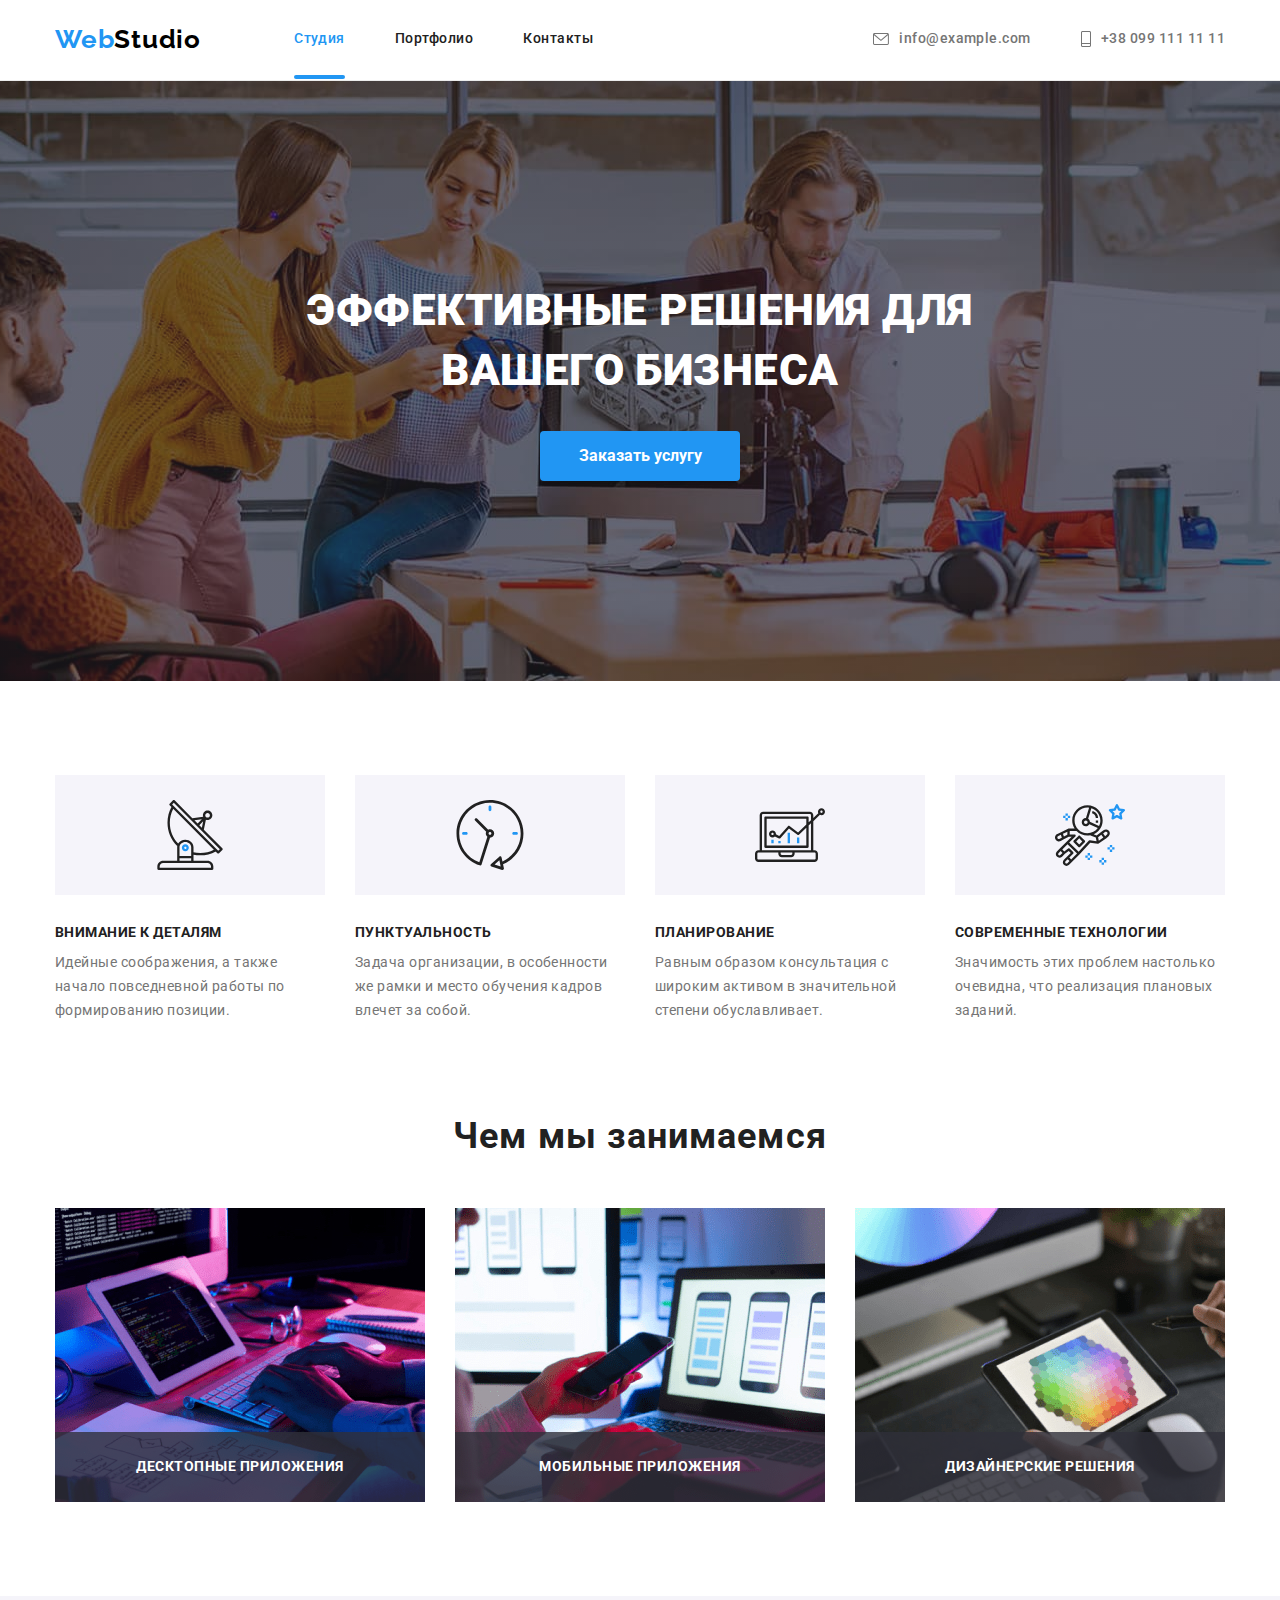
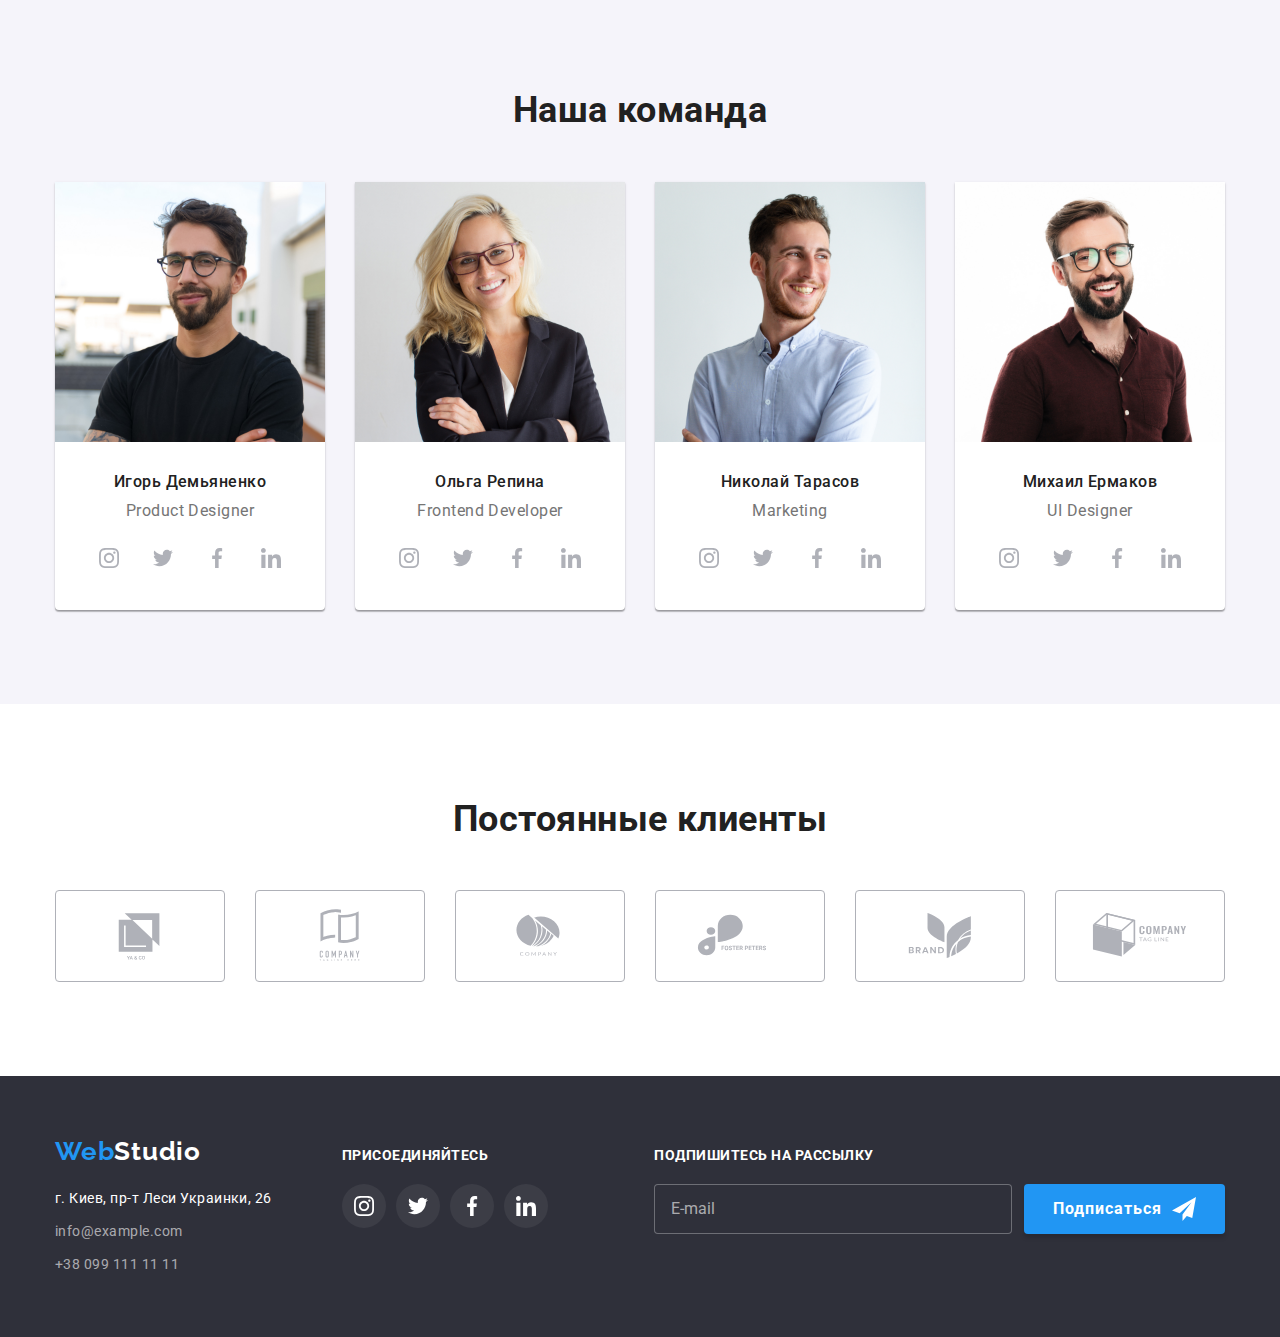
==== commit e847794b: "7.95 Внесені виправлення" ====
--- a/index.html
+++ b/index.html
@@ -14,42 +14,42 @@
       rel="stylesheet"
       href="https://cdnjs.cloudflare.com/ajax/libs/modern-normalize/1.0.0/modern-normalize.min.css"
     />
-    <link rel="stylesheet" href="./ccs/styles.css" />
+    <link rel="stylesheet" href="./css/main.css" />
     <title>Главная</title>
   </head>
 
   <body>
     <!-----------------------Header------------------------->
     <header class="header section">
-      <div class="container header-flex">
-        <a class="header-logo link" href="./index.html"
-          >Web<span class="header-logo-studio">Studio</span></a
+      <div class="container header__container">
+        <a class="header__logo logo link" href="./index.html"
+          >Web<span class="logo__dark">Studio</span></a
         >
         <!----------------------Навигация--------------------------->
-        <nav class="header-nav">
-          <ul class="header-list">
-            <li class="header-item">
-              <a class="header-link link current" href="./index.html">Студия</a>
-            </li>
-            <li class="header-item">
-              <a class="header-link link" href="./portfolio.html">Портфолио</a>
-            </li>
-            <li class="header-item">
-              <a class="header-link link" href="#contact">Контакты</a>
+        <nav class="nav">
+          <ul class="nav__list">
+            <li class="nav__item">
+              <a class="nav__link link nav__link--current" href="./index.html">Студия</a>
+            </li>
+            <li class="nav__item">
+              <a class="nav__link link" href="./portfolio.html">Портфолио</a>
+            </li>
+            <li class="nav__item">
+              <a class="nav__link link" href="#contact">Контакты</a>
             </li>
           </ul>
         </nav>
-        <ul class="header-contact">
-          <li class="header-contact-item">
-            <a class="header-contact-link link" href="mailto:info@example.com"
-              ><svg class="contact-icon" width="16" height="12">
+        <ul class="contact">
+          <li class="contact__item">
+            <a class="contact__link link" href="mailto:info@example.com"
+              ><svg class="contact__icon" width="16" height="12">
               <use href="./images/icons.svg#icon-envelope"></use>
             </svg>info@example.com</a
             >
           </li>
-          <li class="header-contact-item">
-            <a class="header-contact-link link" href="tel:+380991111111"
-              ><svg class="contact-icon" width="10" height="16">
+          <li class="contact__item">
+            <a class="contact__link link" href="tel:+380991111111"
+              ><svg class="contact__icon" width="10" height="16">
                 <use href="./images/icons.svg#icon-mobile"></use>
               </svg>
               +38 099 111 11 11</a
@@ -64,59 +64,59 @@
       <!----------------------Hero--------------------------->
       <section class="hero section">
         <div class="container">
-          <h1 class="hero-title">Эффективные решения для вашего бизнеса</h1>
-          <button data-modal-open class="hero-btn" type="button">Заказать услугу</button>
+          <h1 class="hero__title">Эффективные решения для вашего бизнеса</h1>
+          <button data-modal-open class="hero__btn" type="button">Заказать услугу</button>
         </div>
       </section>
 
       <!----------------------Особености--------------------------->
-      <section class="features-section section">
+      <section class="features section">
         <div class="container">
-          <ul class="features-list">
-            <li class="features-item">
-              <div class="features-icon-fons">
-                <svg class="features-icon" width="70" height="70">
+          <ul class="features__list">
+            <li class="features__item">
+              <div class="features__card">
+                <svg class="features__icon" width="70" height="70">
                   <use href="./images/icons.svg#icon-antenna"></use>
                 </svg>
               </div>
-              <h3 class="features-title">Внимание к деталям</h3>
-              <p class="features-text">
+              <h3 class="features__title">Внимание к деталям</h3>
+              <p class="features__text">
                 Идейные соображения, а также начало повседневной работы по
                 формированию позиции.
               </p>
             </li>
-            <li class="features-item">
-              <div class="features-icon-fons">
-                <svg class="features-icon" width="70" height="70">
+            <li class="features__item">
+              <div class="features__card">
+                <svg class="features__icon" width="70" height="70">
                   <use href="./images/icons.svg#icon-clock"></use>
                 </svg>
               </div>
-              <h3 class="features-title">Пунктуальность</h3>
-              <p class="features-text">
+              <h3 class="features__title">Пунктуальность</h3>
+              <p class="features__text">
                 Задача организации, в особенности же рамки и место обучения
                 кадров влечет за собой.
               </p>
             </li>
-            <li class="features-item">
-              <div class="features-icon-fons">
+            <li class="features__item">
+              <div class="features__card">
                 <svg class="features-icon" width="70" height="70">
                   <use href="./images/icons.svg#icon-diagram"></use>
                 </svg>
               </div>
-              <h3 class="features-title">Планирование</h3>
-              <p class="features-text">
+              <h3 class="features__title">Планирование</h3>
+              <p class="features__text">
                 Равным образом консультация с широким активом в значительной
                 степени обуславливает.
               </p>
             </li>
-            <li class="features-item">
-              <div class="features-icon-fons">
-                <svg class="features-icon" width="70" height="70">
+            <li class="features__item">
+              <div class="features__card">
+                <svg class="features__icon" width="70" height="70">
                   <use href="./images/icons.svg#icon-astronaut"></use>
                 </svg>
               </div>
-              <h3 class="features-title">Современные технологии</h3>
-              <p class="features-text">
+              <h3 class="features__title">Современные технологии</h3>
+              <p class="features__text">
                 Значимость этих проблем настолько очевидна, что реализация
                 плановых заданий.
               </p>
@@ -126,53 +126,53 @@
       </section>
 
       <!----------------------Чем мы занимаемся-------------------->
-      <section class="work-section section">
+      <section class="work section">
         <div class="container">
-          <h2 class="work-title">Чем мы занимаемся</h2>
-          <ul class="work-list list">
-            <li class="work-item">
+          <h2 class="work__title">Чем мы занимаемся</h2>
+          <ul class="work__list list">
+            <li class="work__item">
               <img
                 src="./images/box-1-2.jpg"
                 alt="рабочий стол програмиста"
                 width="370"
               />
-              <p class="work-text">Десктопные приложения</p>
-            </li>
-            <li class="work-item">
+              <p class="work__text">Десктопные приложения</p>
+            </li>
+            <li class="work__item">
               <img
                 src="./images/box-2-2.jpg"
                 alt="разработка мобильных приложений"
                 width="370"
               />
-              <p class="work-text">Мобильные приложения</p>
-            </li>
-            <li class="work-item">
+              <p class="work__text">Мобильные приложения</p>
+            </li>
+            <li class="work__item">
               <img
                 src="./images/box-3-2.jpg"
                 alt="разработка дизайн"
                 width="370"
               />
-              <p class="work-text">Дизайнерские решения</p>
+              <p class="work__text">Дизайнерские решения</p>
             </li>
           </ul>
         </div>
       </section>
 
       <!----------------------Наша команда-------------------->
-      <section class="team-section section">
+      <section class="team section">
         <div class="container">
-          <h2 class="team-title">Наша команда</h2>
-          <ul class="team-list">
-            <li class="team-item">
+          <h2 class="team__title">Наша команда</h2>
+          <ul class="team__list">
+            <li class="team__item">
               <img src="./images/img.jpg" alt="Дизайнер продукта" width="270" />
-              <div class="team-worker-grup">
-                <h3 class="team-worker">Игорь Демьяненко</h3>
-                <p class="team-profesion">Product Designer</p>
-                <ul class="team-socialnetwork-list">
-                  <li class="team-socialnetwork-item">
-                    <a href="" class="team-socialnetwork-link">
-                      <svg
-                        class="team-socialnetwork-icon"
+              <div class="team__workers">
+                <h3 class="team__worker">Игорь Демьяненко</h3>
+                <p class="team__profesion">Product Designer</p>
+                <ul class="team__social-list">
+                  <li class="team__social-item">
+                    <a href="" class="team__social-link">
+                      <svg
+                        class="team__social-icon"
                         width="20"
                         height="20"
                       >
@@ -180,10 +180,10 @@
                       </svg>
                     </a>
                   </li>
-                  <li class="team-socialnetwork-item">
-                    <a href="" class="team-socialnetwork-link">
-                      <svg
-                        class="team-socialnetwork-icon"
+                  <li class="team__social-item">
+                    <a href="" class="team__social-link">
+                      <svg
+                        class="team__social-icon"
                         width="20"
                         height="20"
                       >
@@ -191,10 +191,10 @@
                       </svg>
                     </a>
                   </li>
-                  <li class="team-socialnetwork-item">
-                    <a href="" class="team-socialnetwork-link">
-                      <svg
-                        class="team-socialnetwork-icon"
+                  <li class="team__social-item">
+                    <a href="" class="team__social-link">
+                      <svg
+                        class="team__social-icon"
                         width="20"
                         height="20"
                       >
@@ -202,10 +202,10 @@
                       </svg>
                     </a>
                   </li>
-                  <li class="team-socialnetwork-item">
-                    <a href="" class="team-socialnetwork-link">
-                      <svg
-                        class="team-socialnetwork-icon"
+                  <li class="team__social-item">
+                    <a href="" class="team__social-link">
+                      <svg
+                        class="team__social-icon"
                         width="20"
                         height="20"
                       >
@@ -216,20 +216,20 @@
                 </ul>
               </div>
             </li>
-            <li class="team-item">
+            <li class="team__item">
               <img
                 src="./images/img-2.jpg"
                 alt="Фронтенд-разработчик"
                 width="270"
               />
-              <div class="team-worker-grup">
-                <h3 class="team-worker">Ольга Репина</h3>
-                <p class="team-profesion">Frontend Developer</p>
-                <ul class="team-socialnetwork-list">
-                  <li class="team-socialnetwork-item">
-                    <a href="" class="team-socialnetwork-link">
-                      <svg
-                        class="team-socialnetwork-icon"
+              <div class="team__workers">
+                <h3 class="team__worker">Ольга Репина</h3>
+                <p class="team__profesion">Frontend Developer</p>
+                <ul class="team__social-list">
+                  <li class="team__social-item">
+                    <a href="" class="team__social-link">
+                      <svg
+                        class="team__social-icon"
                         width="20"
                         height="20"
                       >
@@ -237,10 +237,10 @@
                       </svg>
                     </a>
                   </li>
-                  <li class="team-socialnetwork-item">
-                    <a href="" class="team-socialnetwork-link">
-                      <svg
-                        class="team-socialnetwork-icon"
+                  <li class="team__social-item">
+                    <a href="" class="team__social-link">
+                      <svg
+                        class="team__social-icon"
                         width="20"
                         height="20"
                       >
@@ -248,10 +248,10 @@
                       </svg>
                     </a>
                   </li>
-                  <li class="team-socialnetwork-item">
-                    <a href="" class="team-socialnetwork-link">
-                      <svg
-                        class="team-socialnetwork-icon"
+                  <li class="team__social-item">
+                    <a href="" class="team__social-link">
+                      <svg
+                        class="team__social-icon"
                         width="20"
                         height="20"
                       >
@@ -259,10 +259,10 @@
                       </svg>
                     </a>
                   </li>
-                  <li class="team-socialnetwork-item">
-                    <a href="" class="team-socialnetwork-link">
-                      <svg
-                        class="team-socialnetwork-icon"
+                  <li class="team__social-item">
+                    <a href="" class="team__social-link">
+                      <svg
+                        class="team__social-icon"
                         width="20"
                         height="20"
                       >
@@ -273,16 +273,16 @@
                 </ul>
               </div>
             </li>
-            <li class="team-item">
+            <li class="team__item">
               <img src="./images/img-1.jpg" alt="Маркетинг" width="270" />
-              <div class="team-worker-grup">
-                <h3 class="team-worker">Николай Тарасов</h3>
-                <p class="team-profesion">Marketing</p>
-                <ul class="team-socialnetwork-list">
-                  <li class="team-socialnetwork-item">
-                    <a href="" class="team-socialnetwork-link">
-                      <svg
-                        class="team-socialnetwork-icon"
+              <div class="team__workers">
+                <h3 class="team__worker">Николай Тарасов</h3>
+                <p class="team__profesion">Marketing</p>
+                <ul class="team__social-list">
+                  <li class="team__social-item">
+                    <a href="" class="team__social-link">
+                      <svg
+                        class="team__social-icon"
                         width="20"
                         height="20"
                       >
@@ -290,10 +290,10 @@
                       </svg>
                     </a>
                   </li>
-                  <li class="team-socialnetwork-item">
-                    <a href="" class="team-socialnetwork-link">
-                      <svg
-                        class="team-socialnetwork-icon"
+                  <li class="team__social-item">
+                    <a href="" class="team__social-link">
+                      <svg
+                        class="team__social-icon"
                         width="20"
                         height="20"
                       >
@@ -301,10 +301,10 @@
                       </svg>
                     </a>
                   </li>
-                  <li class="team-socialnetwork-item">
-                    <a href="" class="team-socialnetwork-link">
-                      <svg
-                        class="team-socialnetwork-icon"
+                  <li class="team__social-item">
+                    <a href="" class="team__social-link">
+                      <svg
+                        class="team__social-icon"
                         width="20"
                         height="20"
                       >
@@ -312,10 +312,10 @@
                       </svg>
                     </a>
                   </li>
-                  <li class="team-socialnetwork-item">
-                    <a href="" class="team-socialnetwork-link">
-                      <svg
-                        class="team-socialnetwork-icon"
+                  <li class="team__social-item">
+                    <a href="" class="team__social-link">
+                      <svg
+                        class="team__social-icon"
                         width="20"
                         height="20"
                       >
@@ -326,20 +326,20 @@
                 </ul>
               </div>
             </li>
-            <li class="team-item">
+            <li class="team__item">
               <img
                 src="./images/img-3.jpg"
                 alt="Дизайнер пользовательского интерфейса"
                 width="270"
               />
-              <div class="team-worker-grup">
-                <h3 class="team-worker">Михаил Ермаков</h3>
-                <p class="team-profesion">UI Designer</p>
-                <ul class="team-socialnetwork-list">
-                  <li class="team-socialnetwork-item">
-                    <a href="" class="team-socialnetwork-link">
-                      <svg
-                        class="team-socialnetwork-icon"
+              <div class="team__workers">
+                <h3 class="team__worker">Михаил Ермаков</h3>
+                <p class="team__profesion">UI Designer</p>
+                <ul class="team__social-list">
+                  <li class="team__social-item">
+                    <a href="" class="team__social-link">
+                      <svg
+                        class="team__social-icon"
                         width="20"
                         height="20"
                       >
@@ -347,10 +347,10 @@
                       </svg>
                     </a>
                   </li>
-                  <li class="team-socialnetwork-item">
-                    <a href="" class="team-socialnetwork-link">
-                      <svg
-                        class="team-socialnetwork-icon"
+                  <li class="team__social-item">
+                    <a href="" class="team__social-link">
+                      <svg
+                        class="team__social-icon"
                         width="20"
                         height="20"
                       >
@@ -358,10 +358,10 @@
                       </svg>
                     </a>
                   </li>
-                  <li class="team-socialnetwork-item">
-                    <a href="" class="team-socialnetwork-link">
-                      <svg
-                        class="team-socialnetwork-icon"
+                  <li class="team__social-item">
+                    <a href="" class="team__social-link">
+                      <svg
+                        class="team__social-icon"
                         width="20"
                         height="20"
                       >
@@ -369,10 +369,10 @@
                       </svg>
                     </a>
                   </li>
-                  <li class="team-socialnetwork-item">
-                    <a href="" class="team-socialnetwork-link">
-                      <svg
-                        class="team-socialnetwork-icon"
+                  <li class="team__social-item">
+                    <a href="" class="team__social-link">
+                      <svg
+                        class="team__social-icon"
                         width="20"
                         height="20"
                       >
@@ -440,30 +440,30 @@
 
     <!----------------------Footer--------------------------->
     <footer class="footer section">
-      <div class="container footer-bloks">
-          <div class="footer-address">
-            <a class="footer-logo link" href="index.html"
-              >Web<span class="footer-logo-studio">Studio</span></a
+      <div class="container footer__container">
+          <div>
+            <a class="logo footer__logo link" href="index.html"
+              >Web<span class="logo__white">Studio</span></a
             >
             <address id="contact">
-              <ul class="footer-list">
-                <li class="footer-item">
+              <ul class="address">
+                <li class="address__item">
                   <a
-                    class="footer-contact-aderess link"
+                    class="aderess__link aderess__link--white link"
                     href="https://goo.gl/maps/8bVCaFrBpP2hShio7"
                     target="_blank"
                     >г. Киев, пр-т Леси Украинки, 26</a
                   >
                 </li>
-                <li class="footer-item">
+                <li class="address__item">
                   <a
-                    class="footer-contact-mail link"
+                    class="aderess__link aderess__link--grey link"
                     href="mailto:info@example.com"
                     >info@example.com</a
                   >
                 </li>
-                <li class="footer-item">
-                  <a class="footer-contact-tel link" href="tel:+380991111111"
+                <li class="address__item">
+                  <a class="aderess__link aderess__link--grey link" href="tel:+380991111111"
                     >+38 099 111 11 11</a
                   >
                 </li>
@@ -471,46 +471,46 @@
             </address>
           </div>
 
-          <div class="footer-social">
-            <p class="footer-social-text">Присоединяйтесь</p>
-            <ul class="footer-social-list">
-              <li class="footer-social-item">
-                <a class="footer-social-link" href="">
-                  <svg class="footer-social-icon" width="20" height="20">
+          <div class="socials">
+            <p class="social__text">Присоединяйтесь</p>
+            <ul class="social__list">
+              <li class="social__item">
+                <a class="social__link" href="">
+                  <svg class="social__icon" width="20" height="20">
                     <use href="./images/icons.svg#icon-instagram"></use>
                   </svg>
                 </a>
               </li>
-              <li class="footer-social-item">
-                <a class="footer-social-link" href="">
-                  <svg class="footer-social-icon" width="20" height="20">
+              <li class="social__item">
+                <a class="social__link" href="">
+                  <svg class="social__icon" width="20" height="20">
                     <use href="./images/icons.svg#icon-twitter"></use>
                   </svg>
                 </a>
               </li>
-              <li class="footer-social-item">
-                <a class="footer-social-link" href="">
-                  <svg class="footer-social-icon" width="20" height="20">
+              <li class="social__item">
+                <a class="social__link" href="">
+                  <svg class="social__icon" width="20" height="20">
                     <use href="./images/icons.svg#icon-facebook"></use>
                   </svg>
                 </a>
               </li>
-              <li class="footer-social-item">
-                <a class="footer-social-link" href="">
-                  <svg class="footer-social-icon" width="20" height="20">
+              <li class="social__item">
+                <a class="social__link" href="">
+                  <svg class="social__icon" width="20" height="20">
                     <use href="./images/icons.svg#icon-linkedin"></use>
                   </svg>
                 </a>
               </li>
             </ul>
           </div>
-          <div class="footer-subscribe">
-            <p class="footer-subscribe-text">Подпишитесь на рассылку</p>
-            <div class="footer-subscribe-form">
-              <label class="footer-subscribe-label" for="subscribe-mail"></label>
-              <input class="footer-subscribe-input" type="email" name="subscribe-mail" id="subscribe-mail" placeholder="E-mail">
-              <button class="footer-subscribe-btn" type="submit">Подписаться
-                <svg class="subscribe-icon" width="24" height="24">
+          <div class="subscribe">
+            <p class="subscribe__text">Подпишитесь на рассылку</p>
+            <div class="subscribe__form">
+              <label class="subscribe__label" for="subscribe-mail"></label>
+              <input class="subscribe__input" type="email" name="subscribe-mail" id="subscribe-mail" placeholder="E-mail">
+              <button class="subscribe__btn" type="submit">Подписаться
+                <svg class="subscribe__icon" width="24" height="24">
                   <use href="./images/icons.svg#icon-send" />
                 </svg>
               </button>
@@ -518,6 +518,9 @@
           </div>
       </div>
     </footer>
+
+      <!----------------------Модальне вікно-------------------->
+
     <div class="backdrop is-hidden" data-modal>
       <div class="modal">
         <button  data-modal-close type="button" class="modal-close">
@@ -527,76 +530,76 @@
           
         </button>
 
-        <div class="modal-form">
-          <p class="modal-title">Оставьте свои данные, мы вам перезвоним</p>
+        <div class="modal__form">
+          <p class="modal__title">Оставьте свои данные, мы вам перезвоним</p>
 
           <form class="form">
 
-            <div class="form-field form-top">
-              <label for="name" class="form-label">Имя</label>
-              <span class="form-input-svg">
+            <div class="form__field">
+              <label for="name" class="form__label">Имя</label>
+              <span class="form__img">
                 <input 
                   type="text" 
                   id="name" 
                   name="name" 
-                  class="form-input" />
-                <svg class="form-icon" width="18" height="18">
+                  class="form__input" />
+                <svg class="form__icon" width="18" height="18">
                   <use href="./images/icons.svg#icon-person"></use>
                 </svg>
               </span>
             </div>
 
-            <div class="form-field ">
-              <label for="tel" class="form-label">Телефон</label>
-              <span class="form-input-svg">
-                <input type="tel" id="tel" class="form-input" />
-                <svg class="form-icon" width="18" height="18">
+            <div class="form__field ">
+              <label for="tel" class="form__label">Телефон</label>
+              <span class="form__img">
+                <input type="tel" id="tel" class="form__input" />
+                <svg class="form__icon" width="18" height="18">
                   <use href="./images/icons.svg#icon-phone"></use>
                 </svg>
               </span>
             </div>
-            <div class="form-field">
-              <label for="email" class="form-label">Почта</label>
-              <span class="form-input-svg">
-              <input type="email" id="email" class="form-input" />
-                <svg class="form-icon" width="18" height="18">
+            <div class="form__field">
+              <label for="email" class="form__label">Почта</label>
+              <span class="form__img">
+              <input type="email" id="email" class="form__input" />
+                <svg class="form__icon" width="18" height="18">
                   <use href="./images/icons.svg#icon-email"></use>
                 </svg>
               </span>
             </div>
 
-            <div class="form-field">
-              <label for="comment" class="label-comment">Комментарий</label>
+            <div class="form__field">
+              <label for="comment" class="form__label-comment">Комментарий</label>
               <textarea
                 name="comment"
                 id="comment"
                 placeholder="Введите текст"
-                class="field-comment"
+                class="form__field-comment"
               ></textarea>
             </div>
 
-            <div class="form-field">
+            <div class="form__field">
               <input
-                class="check-input visually-hidden" 
+                class="form__check-input visually-hidden" 
                 type="checkbox" 
                 name="regulations" 
                 id="regulations" 
               />
               <label 
-              class="check-laben"
+              class="form__check-laben"
               for="regulations">
                 <span>
-                  <svg class="check-icon" width="11" height="8">
+                  <svg class="form__check-icon" width="11" height="8">
                     <use href="./images/icons.svg#icon-check"></use>
                   </svg>
                 </span>
-                <div class="check-text">
+                <div class="form__check-text">
                   Соглашаюсь с рассылкой и принимаю
-                  <a href="" class="check-laben-link">Условия договора</a>
+                  <a href="" class="form__check-link">Условия договора</a>
                 </div>
               </label>
             </div>
-            <button type="submit" class="form-btn" data-modal-close>
+            <button type="submit" class="form__btn" data-modal-close>
               Отправить
             </button>
           </form>
--- a/css/main.css
+++ b/css/main.css
@@ -0,0 +1,938 @@
+@charset "UTF-8";
+:root {
+  --primary-text-color: #212121;
+  --secondary-text-color: #757575;
+  --white-text-color: #ffffff;
+  --accent-color: #2196f3;
+  --white-background-color: #ffffff;
+  --cap-background-color: #2f303a;
+  --team-background-color: #f5f4fa;
+  --accent-background-color: #2196f3;
+}
+
+body {
+  font-family: "Roboto", sans-serif;
+  letter-spacing: 0.03em;
+  background-color: var(--white-background-color);
+  color: var(--primary-text-color);
+}
+
+/* сктдання відступів */
+h1,
+h2,
+h3,
+h4,
+h5,
+h6,
+p {
+  margin: 0;
+  padding: 0;
+}
+
+/* налаштування кнопки */
+button {
+  cursor: pointer;
+  border: transparent;
+}
+
+/* налаштування картинок */
+img {
+  display: block;
+}
+
+/* прибираю крапки листів */
+ul,
+ol {
+  list-style: none;
+  margin: 0;
+  padding: 0;
+}
+
+/* прибираю підкреслювання */
+.link {
+  text-decoration: none;
+}
+
+.container {
+  width: 1200px;
+  padding-left: 15px;
+  padding-right: 15px;
+  margin-left: auto;
+  margin-right: auto;
+}
+
+.section {
+  margin-left: auto;
+  margin-right: auto;
+}
+
+.visually-hidden {
+  position: absolute;
+  white-space: nowrap;
+  width: 1px;
+  height: 1px;
+  overflow: hidden;
+  border: 0;
+  padding: 0;
+  clip: rect(0 0 0 0);
+  clip-path: inset(50%);
+  margin: -1px;
+}
+
+.modal-close, .backdrop, .client-list, .features__card, .nav, .header__container {
+  display: flex;
+  align-items: center;
+}
+
+.logo {
+  font-family: "Raleway", sans-serif;
+  font-weight: 700;
+  font-size: 26px;
+  line-height: 1.19;
+  letter-spacing: 0.03em;
+  color: var(--accent-color);
+}
+.logo__dark {
+  color: #000000;
+}
+.logo__white {
+  color: #FFFFFF;
+}
+
+.header {
+  padding-top: 24px;
+  padding-bottom: 25px;
+  margin-left: auto;
+  margin-right: auto;
+  border-bottom: 1px solid #ECECEC;
+  background-color: var(--white-background-color);
+}
+
+.header__container {
+  justify-content: space-between;
+}
+
+.header__logo {
+  margin-right: 93px;
+}
+
+/* -------------------Навигация--------------------- */
+.nav__list {
+  font-weight: 500;
+  font-size: 14px;
+  line-height: 1.14;
+  display: flex;
+  align-items: center;
+}
+
+.nav__item:not(:last-child) {
+  margin-right: 50px;
+}
+
+.nav__link,
+.nav__link:hover,
+.nav__link:focus {
+  color: var(--primary-text-color);
+  padding-top: 32px;
+  padding-bottom: 32px;
+  position: relative;
+  transition: color 250ms cubic-bezier(0.4, 0, 0.2, 1);
+}
+
+.nav__link:hover,
+.nav__link:focus {
+  color: var(--accent-color);
+}
+
+.nav__link--current {
+  color: var(--accent-color);
+}
+
+.nav__link--current::after {
+  position: absolute;
+  display: block;
+  content: "";
+  width: 100%;
+  height: 4px;
+  border-radius: 2px;
+  bottom: -1px;
+  background-color: var(--accent-background-color);
+}
+
+/* -------------------Контакты--------------------- */
+.contact {
+  font-weight: 500;
+  font-size: 14px;
+  line-height: 1.14;
+  display: flex;
+  margin-left: auto;
+  align-items: center;
+  /* outline: 2px solid red; */
+}
+
+.contact__item:not(:first-child) {
+  margin-left: 50px;
+}
+
+.contact__link {
+  color: var(--secondary-text-color);
+  display: flex;
+  align-items: center;
+  justify-items: center;
+  transition: color 250ms cubic-bezier(0.4, 0, 0.2, 1);
+}
+.contact__link:hover, .contact__link:focus {
+  color: var(--accent-color);
+}
+
+.contact__icon {
+  margin-right: 10px;
+  fill: currentColor;
+}
+
+.hero {
+  max-width: 1600px;
+  padding-top: 200px;
+  padding-bottom: 200px;
+  text-align: center;
+  background-image: linear-gradient(to right, rgba(47, 48, 58, 0.4), rgba(47, 48, 58, 0.4)), url(../images/Img-hero.jpg);
+  background-color: var(--cap-background-color);
+  background-repeat: no-repeat;
+  background-position: center;
+  background-size: cover;
+}
+
+.hero__title {
+  font-weight: 900;
+  font-size: 44px;
+  line-height: 1.36;
+  text-align: center;
+  text-transform: uppercase;
+  color: var(--white-text-color);
+  margin-bottom: 30px;
+  margin-right: auto;
+  margin-left: auto;
+  max-width: 696px;
+}
+
+.hero__btn {
+  font-family: inherit;
+  font-weight: 700;
+  font-size: 16px;
+  line-height: 1.88;
+  cursor: pointer;
+  color: var(--white-text-color);
+  background: #2196F3;
+  box-shadow: 0px 4px 4px rgba(0, 0, 0, 0.15);
+  border-radius: 4px;
+  display: inline-block;
+  min-width: 200px;
+  padding: 10px 32px;
+  transition: background-color 250ms cubic-bezier(0.4, 0, 0.2, 1), color 250ms cubic-bezier(0.4, 0, 0.2, 1);
+}
+.hero__btn:hover, .hero__btn:focus {
+  color: var(--white-text-color);
+  background: #188CE8;
+  box-shadow: 0px 4px 4px rgba(0, 0, 0, 0.15);
+  border-radius: 4px;
+}
+
+.features {
+  padding-top: 94px;
+}
+
+.features__list {
+  display: flex;
+}
+
+.features__item {
+  max-width: 270px;
+}
+
+.features__item:not(:last-child) {
+  margin-right: 30px;
+}
+
+.features__card {
+  width: 270px;
+  height: 120px;
+  justify-content: center;
+  flex-direction: column;
+  margin-bottom: 30px;
+  background-color: var(--team-background-color);
+}
+
+.features__icon {
+  align-items: center;
+}
+
+.features__title {
+  font-weight: 700;
+  font-size: 14px;
+  line-height: 1.14;
+  text-transform: uppercase;
+  color: var(--primary-text-color);
+  margin-bottom: 10px;
+}
+
+.features__text {
+  font-size: 14px;
+  line-height: 1.71;
+  color: var(--secondary-text-color);
+}
+
+.work {
+  padding-top: 94px;
+  padding-bottom: 94px;
+}
+
+.work__title {
+  font-weight: 700;
+  font-size: 36px;
+  line-height: 1.16;
+  letter-spacing: 0.03em;
+  text-align: center;
+  color: var(--primary-text-color);
+}
+
+.work__list {
+  display: flex;
+}
+
+.work__item {
+  position: relative;
+}
+
+.work__item:not(:last-child) {
+  margin-right: 30px;
+}
+
+.work__title {
+  margin-bottom: 50px;
+}
+
+.work__text {
+  width: 100%;
+  position: absolute;
+  bottom: 0;
+  left: 0;
+  height: 23.8095238095%;
+  display: flex;
+  justify-content: center;
+  align-items: center;
+  font-weight: bold;
+  font-size: 14px;
+  line-height: 1.14;
+  text-align: center;
+  text-transform: uppercase;
+  color: var(--white-text-color);
+  background-color: rgba(47, 48, 58, 0.8);
+}
+
+.team {
+  background: var(--team-background-color);
+  padding-top: 94px;
+  padding-bottom: 94px;
+}
+
+.team__list {
+  display: flex;
+}
+
+.team__item {
+  box-shadow: 0px 1px 3px rgba(0, 0, 0, 0.12), 0px 1px 1px rgba(0, 0, 0, 0.14), 0px 2px 1px rgba(0, 0, 0, 0.2);
+  background-color: var(--white-background-color);
+  border-radius: 0px 0px 4px 4px;
+}
+
+.team__item:not(:last-child) {
+  margin-right: 30px;
+}
+
+.team__title {
+  font-weight: 700;
+  font-size: 36px;
+  line-height: 1.16;
+  text-align: center;
+  color: var(--primary-text-color);
+  margin-bottom: 50px;
+}
+
+.team__worker {
+  font-weight: 500;
+  font-size: 16px;
+  line-height: 1.19;
+  text-align: center;
+  color: var(--primary-text-color);
+}
+
+.team__profesion {
+  line-height: 1.19;
+  text-align: center;
+  color: var(--secondary-text-color);
+  margin-top: 10px;
+}
+
+.team__workers {
+  padding: 30px 0px;
+}
+
+.team__social-list {
+  display: flex;
+  margin-top: 16px;
+  justify-content: center;
+  align-items: center;
+}
+
+.team__social-item {
+  width: 44px;
+  height: 44px;
+}
+
+.team__social-item:not(:last-child) {
+  margin-right: 10px;
+}
+
+.team__social-link {
+  display: block;
+  width: 44px;
+  height: 44px;
+  display: block;
+  border-radius: 50%;
+  color: #afb1b8;
+  transition: background-color 250ms cubic-bezier(0.4, 0, 0.2, 1), color 250ms cubic-bezier(0.4, 0, 0.2, 1);
+}
+.team__social-link:hover, .team__social-link:focus {
+  color: var(--white-text-color);
+  background-color: #2196f3;
+}
+
+.team__social-icon {
+  margin-top: 12px;
+  margin-left: 12px;
+  fill: currentColor;
+}
+
+.client-section {
+  padding-top: 94px;
+  padding-bottom: 94px;
+}
+
+.client-title {
+  font-weight: 700;
+  font-size: 36px;
+  line-height: 1.17;
+  text-align: center;
+  margin-bottom: 50px;
+}
+
+.client-list {
+  padding: 0;
+  margin: 0;
+  justify-content: center;
+}
+
+.client-item {
+  width: 16.6666666667%;
+}
+.client-item:not(:last-child) {
+  margin-right: 30px;
+}
+
+.client-link {
+  height: 92px;
+  display: block;
+  border: 1px solid #afb1b8;
+  border-radius: 4px;
+  color: #afb1b8;
+  background-color: #ffffff;
+  fill: currentColor;
+  display: flex;
+  justify-content: center;
+  align-items: center;
+  /* Розібратися чому сповільнюється рамка, а не значок */
+  transition: border-color 250ms cubic-bezier(0.4, 0, 0.2, 1), color 250ms cubic-bezier(0.4, 0, 0.2, 1);
+}
+.client-link:focus, .client-link:hover {
+  color: var(--accent-color);
+  border-color: var(--accent-color);
+}
+
+.footer {
+  background-color: var(--cap-background-color);
+  padding-top: 60px;
+  padding-bottom: 60px;
+}
+
+.footer__container {
+  display: flex;
+  align-items: baseline;
+}
+
+.footer__logo {
+  display: block;
+  margin-bottom: 20px;
+}
+
+.address {
+  font-size: 14px;
+  line-height: 1.71;
+  font-style: normal;
+}
+
+.address__item:nth-child(n+2) {
+  margin-top: 9px;
+}
+
+.aderess__link:hover,
+.aderess__link:focus {
+  color: var(--accent-color);
+  transition: color 250ms cubic-bezier(0.4, 0, 0.2, 1);
+}
+
+.aderess__link--white {
+  color: var(--white-text-color);
+}
+
+.aderess__link--grey {
+  color: rgba(255, 255, 255, 0.6);
+}
+
+.socials {
+  margin-left: 70px;
+  width: 205px;
+}
+
+.social__text {
+  font-weight: 700;
+  font-size: 14px;
+  line-height: 1.14;
+  text-transform: uppercase;
+  color: var(--white-text-color);
+  margin-bottom: 20px;
+}
+
+.social__list {
+  display: flex;
+  padding: 0;
+  margin-top: 0;
+  justify-content: space-between;
+  align-items: center;
+}
+
+.social__item {
+  width: 44px;
+  height: 44px;
+  margin-right: 10px;
+}
+
+.social__item:last-child {
+  margin-right: 0;
+}
+
+.social__link {
+  display: block;
+  width: 44px;
+  height: 44px;
+  border-radius: 50%;
+  color: #ffffff;
+  background-color: rgba(255, 255, 255, 0.062745098);
+  fill: currentColor;
+  transition: background-color 250ms cubic-bezier(0.4, 0, 0.2, 1), color 250ms cubic-bezier(0.4, 0, 0.2, 1);
+}
+.social__link:hover, .social__link:focus {
+  color: #ffffff;
+  background-color: #2196f3;
+}
+
+.social__icon {
+  margin-top: 12px;
+  margin-left: 12px;
+  fill: currentColor;
+}
+
+.subscribe {
+  margin-left: auto;
+}
+
+.subscribe__text {
+  font-weight: 700;
+  font-size: 14px;
+  line-height: 1.14;
+  text-transform: uppercase;
+  color: var(--white-text-color);
+  /* padding: 20px 0px 10px 0px; */
+  margin-bottom: 20px;
+}
+
+.subscribe__form {
+  display: flex;
+}
+
+.subscribe__input {
+  width: 358px;
+  padding-left: 16px;
+  border-radius: 4px;
+  border: 1px solid rgba(255, 255, 255, 0.3);
+  background-color: var(--cap-background-color);
+  color: var(--white-text-color);
+}
+
+.subscribe__input::placeholder {
+  font-size: 16px;
+  line-height: 1.25;
+  color: rgba(255, 255, 255, 0.6);
+}
+
+.subscribe__btn {
+  display: inline-flex;
+  align-items: center;
+  justify-content: center;
+  border: none;
+  padding: 10px 29px;
+  border-radius: 4px;
+  background-color: var(--accent-background-color);
+  box-shadow: 0px 4px 4px rgba(0, 0, 0, 0.15);
+  color: var(--white-text-color);
+  font-family: "Roboto";
+  font-style: normal;
+  font-weight: 700;
+  font-size: 16px;
+  line-height: 1.87;
+  letter-spacing: 0.06em;
+  cursor: pointer;
+  min-height: 43px;
+  margin-left: 12px;
+}
+
+.subscribe__icon {
+  margin-left: 10px;
+  fill: #ffffff;
+}
+
+/* -----------------------Filtr------------------------- */
+.portfolio {
+  padding-top: 94px;
+  padding-bottom: 94px;
+}
+
+.filters {
+  display: flex;
+  justify-content: center;
+  margin-bottom: 50px;
+}
+
+.filters__btn {
+  font-family: inherit;
+  font-weight: 500;
+  font-size: 16px;
+  line-height: 1.62;
+  text-align: center;
+  cursor: pointer;
+  background: var(--team-background-color);
+  border-radius: 4px;
+  color: var(--primary-text-color);
+  border-color: transparent;
+  transition: background-color 250ms cubic-bezier(0.4, 0, 0.2, 1), color 250ms cubic-bezier(0.4, 0, 0.2, 1), border-color 250ms cubic-bezier(0.4, 0, 0.2, 1), box-shadow 250ms cubic-bezier(0.4, 0, 0.2, 1);
+  padding: 6px 22px;
+}
+.filters__btn:hover, .filters__btn:focus {
+  color: var(--white-text-color);
+  background-color: var(--accent-color);
+  border-color: var(--accent-background-color);
+  box-shadow: 0px 3px 1px rgba(0, 0, 0, 0.1), 0px 1px 2px rgba(0, 0, 0, 0.08), 0px 2px 2px rgba(0, 0, 0, 0.12);
+}
+
+.filters__item:nth-child(-n+4) {
+  margin-right: 8px;
+}
+
+/* .filters-btn-all {
+  color: var(--white-text-color);
+  background: var(--accent-color);
+  box-shadow: 0px 3px 1px rgba(0, 0, 0, 0.1), 0px 1px 2px rgba(0, 0, 0, 0.08), 0px 2px 2px rgba(0, 0, 0, 0.12);
+  border-radius: 4px;
+} */
+/* -----------------------Projects------------------------- */
+.projects {
+  display: flex;
+  flex-wrap: wrap;
+  margin-left: -30px;
+  margin-top: -30px;
+}
+
+.projects__item {
+  margin-top: 30px;
+  margin-left: 30px;
+}
+
+.projects__item:hover .projects__thumb-open,
+.projects__item:focus .projects__thumb-open {
+  transform: translateY(0);
+}
+
+.projects__thumb {
+  position: relative;
+  overflow: hidden;
+}
+
+.projects__thumb-open {
+  position: absolute;
+  display: inline-block;
+  content: "";
+  width: 100%;
+  height: 101%;
+  top: 0;
+  left: 0;
+  background-color: rgba(33, 150, 243, 0.9);
+  transform: translateY(100%);
+  transition: transform 250ms cubic-bezier(0.4, 0, 0.2, 1);
+}
+
+.projects__thumb-text {
+  position: absolute;
+  top: 0;
+  left: 0;
+  padding: 63px 24px;
+  font-size: 18px;
+  line-height: 1.56;
+  color: var(--white-text-color);
+}
+
+.projects__border {
+  border: 1px solid #EEEEEE;
+  border-top: transparent;
+  padding: 20px 24px;
+}
+
+.projects__link {
+  display: block;
+  transition: box-shadow 250ms cubic-bezier(0.4, 0, 0.2, 1);
+}
+.projects__link:hover, .projects__link:focus {
+  box-shadow: 0px 1px 1px rgba(0, 0, 0, 0.12), 0px 4px 4px rgba(0, 0, 0, 0.06), 1px 4px 6px rgba(0, 0, 0, 0.16);
+}
+
+.projects__title {
+  font-weight: 700;
+  font-size: 18px;
+  line-height: 2;
+  letter-spacing: 0.06em;
+  color: var(--primary-text-color);
+}
+
+.projects__text {
+  line-height: 1.88;
+  letter-spacing: 0.03em;
+  color: var(--secondary-text-color);
+  margin-top: 4px;
+}
+
+.backdrop {
+  position: fixed;
+  justify-content: center;
+  top: 0;
+  left: 0;
+  width: 100%;
+  height: 100%;
+  background-color: rgba(0, 0, 0, 0.2);
+  transition: opacity 250ms cubic-bezier(0.4, 0, 0.2, 1), visibility 250ms cubic-bezier(0.4, 0, 0.2, 1);
+}
+
+.backdrop.is-hidden {
+  opacity: 0;
+  visibility: hidden;
+  pointer-events: none;
+}
+
+.backdrop.is-hidden .modal {
+  opacity: 0;
+  transform: scale(2);
+}
+
+.modal {
+  width: 528px;
+  min-height: 580px;
+  background-color: var(--white-background-color);
+  position: relative;
+  transform: scale(1);
+  transition: transform 250ms cubic-bezier(0.4, 0, 0.2, 1);
+}
+
+.modal-close {
+  position: absolute;
+  justify-content: center;
+  right: 8px;
+  top: 8px;
+  width: 30px;
+  height: 30px;
+  background-color: transparent;
+  border-radius: 50%;
+  border: 1px solid rgba(0, 0, 0, 0.1);
+}
+.modal-close:hover, .modal-close:focus {
+  fill: #2196f3;
+  border-color: #2196f3;
+  transition: fill 250ms cubic-bezier(0.4, 0, 0.2, 1);
+  transition: border-color 250ms cubic-bezier(0.4, 0, 0.2, 1);
+}
+
+.modal__form {
+  padding: 40px;
+  width: 528px;
+}
+
+.modal__title {
+  font-weight: 700;
+  font-size: 20px;
+  line-height: 1.15;
+  letter-spacing: 0.03em;
+  text-align: center;
+  margin-bottom: 30px;
+  color: var(--main-text);
+}
+
+.form__field {
+  position: relative;
+  align-items: center;
+  margin-bottom: 10px;
+}
+
+.form__img {
+  position: relative;
+  width: 100%;
+}
+
+.form__input {
+  width: 100%;
+  padding: 12px 12px 12px 42px;
+  min-height: 40px;
+  border: 1px solid rgba(33, 33, 33, 0.2);
+  border-radius: 4px;
+  transition: border-color 250ms cubic-bezier(0.4, 0, 0.2, 1);
+}
+.form__input:hover, .form__input:focus {
+  border-color: #2196f3;
+  outline: none;
+}
+.form__input:hover ~ .form__icon, .form__input:focus ~ .form__icon {
+  fill: #2196f3;
+}
+
+.form__label {
+  font-weight: 400;
+  font-size: 12px;
+  line-height: 1.16;
+  letter-spacing: 0.01em;
+  color: #757575;
+  margin-bottom: 4px;
+  display: block;
+}
+
+.form__icon {
+  position: absolute;
+  left: 12px;
+  top: 50%;
+  transform: translateY(-50%);
+  fill: currentColor;
+  background-color: transparent;
+  transition: fill 250ms cubic-bezier(0.4, 0, 0.2, 1);
+}
+
+.form__field-comment {
+  width: 100%;
+  padding: 12px 16px;
+  min-height: 120px;
+  font-size: 14px;
+  line-height: 1.14;
+  letter-spacing: 0.01em;
+  border: 1px solid rgba(33, 33, 33, 0.2);
+  border-radius: 4px;
+  resize: none;
+  transition: border-color 250ms cubic-bezier 0.4, 0, 0.2, 1;
+  margin-top: 4px;
+  outline: none;
+}
+.form__field-comment:focus, .form__field-comment:hover {
+  border-color: #2196f3;
+}
+.form__field-comment::placeholder {
+  color: rgba(117, 117, 117, 0.5);
+}
+
+.form__label-comment {
+  font-size: 12px;
+  line-height: 1.16;
+  letter-spacing: 0.01em;
+  color: #757575;
+}
+
+.form__check-laben {
+  /* margin-left: 36px; */
+  display: flex;
+  justify-content: center;
+  align-items: center;
+}
+
+.form__check-laben span {
+  width: 16px;
+  height: 15px;
+  margin-right: 7px;
+  border: 2px solid #212121;
+  border-radius: 2px;
+  display: flex;
+  align-items: center;
+  justify-content: center;
+}
+
+.form__check-icon {
+  fill: transparent;
+  transition: fill 250ms cubic-bezier(0.4, 0, 0.2, 1), border-color 250ms cubic-bezier(0.4, 0, 0.2, 1), background-color 250ms cubic-bezier(0.4, 0, 0.2, 1);
+}
+
+.form__check-input:checked + .form__check-laben span {
+  background-color: #2196f3;
+  border: none;
+}
+
+.form__check-input:checked + .form__check-laben .form__check-icon {
+  fill: #ffffff;
+}
+
+.form__check-text {
+  font-weight: 400;
+  font-size: 14px;
+  line-height: 1.71;
+  letter-spacing: 0.03em;
+  color: #757575;
+}
+
+.form__check-link {
+  color: #2196F3;
+}
+
+.form__btn {
+  display: flex;
+  align-items: center;
+  justify-content: center;
+  margin: auto;
+  padding: 10px 32px;
+  /* min-width: 200px;
+  min-height: 50px; */
+  font-family: inherit;
+  font-weight: 700;
+  font-size: 16px;
+  line-height: 1.88;
+  letter-spacing: 0.06em;
+  color: #FFFFFF;
+  border-color: transparent;
+  background-color: #2196F3;
+  border-radius: 4px;
+  transition: color 250ms cubic-bezier(0.4, 0, 0.2, 1), border-color 250ms cubic-bezier(0.4, 0, 0.2, 1), background-color 250ms cubic-bezier(0.4, 0, 0.2, 1), box-shadow 250ms cubic-bezier(0.4, 0, 0.2, 1);
+}
+.form__btn:hover, .form__btn:focus {
+  background-color: #188CE8;
+  border-color: #188CE8;
+  color: #ffffff;
+  box-shadow: 0px 4px 4px rgba(0, 0, 0, 0.15);
+}/*# sourceMappingURL=main.css.map */